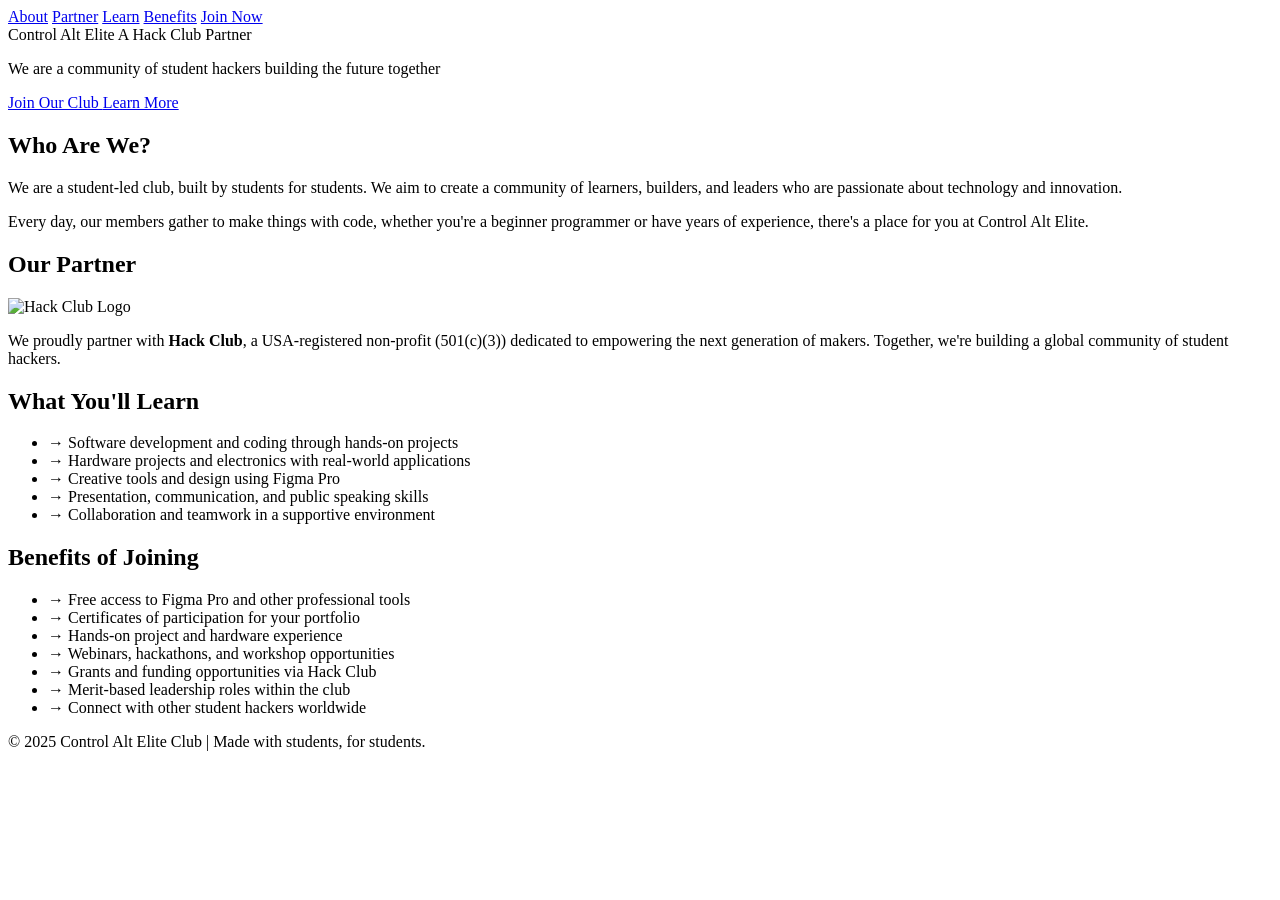
==== index.html @ b0e2b874 "Add files via upload" ====
<!DOCTYPE html>
<html lang="en">
<head>
  <meta charset="UTF-8" />
  <meta name="viewport" content="width=device-width, initial-scale=1.0" />
  <title>Control Alt Elite - A Hack Club Partner</title>
  <link href="https://fonts.googleapis.com/css2?family=Inter:wght@400;500;600;700&family=Space+Grotesk:wght@500;700&display=swap" rel="stylesheet">
  <link rel="stylesheet" href="dist/output.css">
  <script src="https://unpkg.com/@lottiefiles/lottie-player@latest/dist/lottie-player.js"></script>
</head>
<body class="bg-gray-50 font-inter">
  <!-- Navigation -->
  <nav class="fixed top-0 left-0 right-0 bg-white/95 backdrop-blur-sm shadow-sm z-50">
    <div class="max-w-7xl mx-auto px-4 sm:px-6 lg:px-8">
      <div class="flex justify-end h-16 items-center">
        <div class="flex space-x-8">
          <a href="#about" class="nav-link">About</a>
          <a href="#partner" class="nav-link">Partner</a>
          <a href="#learn" class="nav-link">Learn</a>
          <a href="#benefits" class="nav-link">Benefits</a>
          <a href="https://forms.gle/S6sdnX4jwemkvkeF9" 
             class="inline-flex items-center px-4 py-2 border border-transparent text-sm font-medium rounded-md text-white bg-primary hover:bg-primary-dark transition-colors duration-300">
            Join Now
          </a>
        </div>
      </div>
    </div>
  </nav>

  <!-- Hero Section -->
  <section class="min-h-screen flex flex-col justify-center items-center text-center px-4 pt-20 pb-12 bg-gradient-to-br from-gray-900 to-gray-800 relative overflow-hidden">
    <div class="absolute inset-0 bg-[radial-gradient(circle_at_center,rgba(37,99,235,0.1),transparent_70%)] animate-[spin_20s_linear_infinite]"></div>
    
    <div class="relative z-10 space-y-8 max-w-4xl mx-auto">
      <div class="text-logo hero-logo animate-float">
        <span class="text-6xl font-space font-bold text-white">Control</span>
        <span class="text-6xl font-space font-bold text-primary">Alt</span>
        <span class="text-6xl font-space font-bold text-elite">Elite</span>
        <span class="text-xl text-white/90 mt-4 block">A Hack Club Partner</span>
      </div>
      
      <p class="text-xl text-white/90 max-w-2xl mx-auto">
        We are a community of student hackers building the future together
      </p>
      
      <div class="flex flex-col sm:flex-row gap-4 justify-center items-center">
        <a href="https://forms.gle/S6sdnX4jwemkvkeF9" 
           class="inline-flex items-center px-8 py-3 border border-transparent text-lg font-medium rounded-md text-white bg-primary hover:bg-primary-dark transition-all duration-300 hover:-translate-y-1 hover:shadow-lg">
          Join Our Club
        </a>
        <a href="#learn" 
           class="inline-flex items-center px-8 py-3 border border-white/20 text-lg font-medium rounded-md text-white hover:bg-white/10 transition-all duration-300">
          Learn More
        </a>
      </div>
    </div>
  </section>

  <!-- Content Sections -->
  <div class="max-w-7xl mx-auto px-4 sm:px-6 lg:px-8 py-16 space-y-8">
    <div id="about" class="section-card">
      <h2 class="section-title">Who Are We?</h2>
      <div class="prose prose-lg">
        <p>We are a student-led club, built by students for students. We aim to create a community of learners, builders, and leaders who are passionate about technology and innovation.</p>
        <p>Every day, our members gather to make things with code, whether you're a beginner programmer or have years of experience, there's a place for you at Control Alt Elite.</p>
      </div>
    </div>

    <div id="partner" class="section-card">
      <h2 class="section-title">Our Partner</h2>
      <div class="flex items-center gap-6 p-6 bg-gray-50 rounded-lg">
        <img src="https://assets.hackclub.com/icon-rounded.png" alt="Hack Club Logo" class="h-16 w-16 transition-transform duration-300 hover:scale-110" />
        <p class="text-gray-700">
          We proudly partner with <strong>Hack Club</strong>, a USA-registered non-profit (501(c)(3)) dedicated to empowering the next generation of makers. Together, we're building a global community of student hackers.
        </p>
      </div>
    </div>

    <div id="learn" class="section-card">
      <h2 class="section-title">What You'll Learn</h2>
      <ul class="space-y-4">
        <li class="flex items-start gap-3 group">
          <span class="text-primary group-hover:translate-x-1 transition-transform">→</span>
          <span>Software development and coding through hands-on projects</span>
        </li>
        <li class="flex items-start gap-3 group">
          <span class="text-primary group-hover:translate-x-1 transition-transform">→</span>
          <span>Hardware projects and electronics with real-world applications</span>
        </li>
        <li class="flex items-start gap-3 group">
          <span class="text-primary group-hover:translate-x-1 transition-transform">→</span>
          <span>Creative tools and design using Figma Pro</span>
        </li>
        <li class="flex items-start gap-3 group">
          <span class="text-primary group-hover:translate-x-1 transition-transform">→</span>
          <span>Presentation, communication, and public speaking skills</span>
        </li>
        <li class="flex items-start gap-3 group">
          <span class="text-primary group-hover:translate-x-1 transition-transform">→</span>
          <span>Collaboration and teamwork in a supportive environment</span>
        </li>
      </ul>
    </div>

    <div id="benefits" class="section-card">
      <h2 class="section-title">Benefits of Joining</h2>
      <ul class="space-y-4">
        <li class="flex items-start gap-3 group">
          <span class="text-primary group-hover:translate-x-1 transition-transform">→</span>
          <span>Free access to Figma Pro and other professional tools</span>
        </li>
        <li class="flex items-start gap-3 group">
          <span class="text-primary group-hover:translate-x-1 transition-transform">→</span>
          <span>Certificates of participation for your portfolio</span>
        </li>
        <li class="flex items-start gap-3 group">
          <span class="text-primary group-hover:translate-x-1 transition-transform">→</span>
          <span>Hands-on project and hardware experience</span>
        </li>
        <li class="flex items-start gap-3 group">
          <span class="text-primary group-hover:translate-x-1 transition-transform">→</span>
          <span>Webinars, hackathons, and workshop opportunities</span>
        </li>
        <li class="flex items-start gap-3 group">
          <span class="text-primary group-hover:translate-x-1 transition-transform">→</span>
          <span>Grants and funding opportunities via Hack Club</span>
        </li>
        <li class="flex items-start gap-3 group">
          <span class="text-primary group-hover:translate-x-1 transition-transform">→</span>
          <span>Merit-based leadership roles within the club</span>
        </li>
        <li class="flex items-start gap-3 group">
          <span class="text-primary group-hover:translate-x-1 transition-transform">→</span>
          <span>Connect with other student hackers worldwide</span>
        </li>
      </ul>
    </div>
  </div>

  <footer class="bg-white border-t border-gray-100">
    <div class="max-w-7xl mx-auto px-4 sm:px-6 lg:px-8 py-8">
      <div class="text-center text-gray-500">
        &copy; 2025 Control Alt Elite Club | Made with students, for students.
      </div>
    </div>
  </footer>

  <script src="script.js"></script>
</body>
</html>
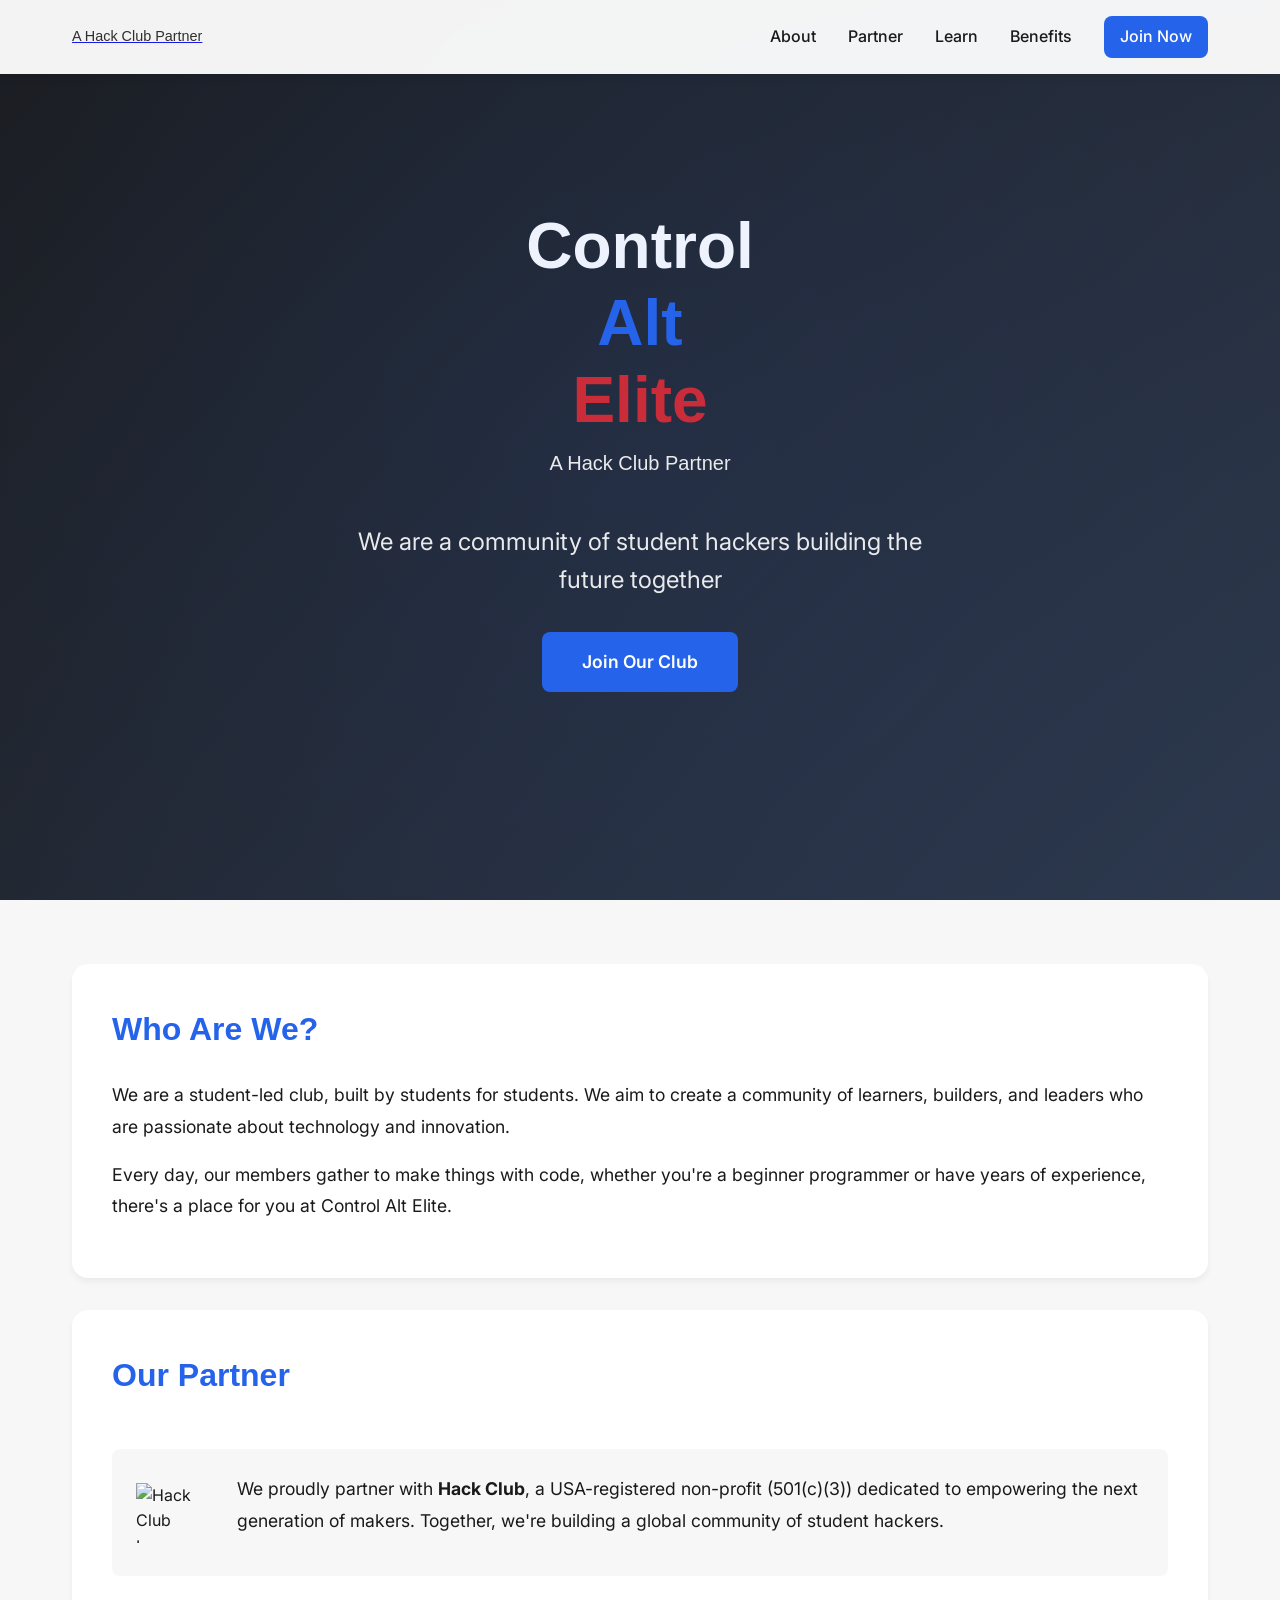
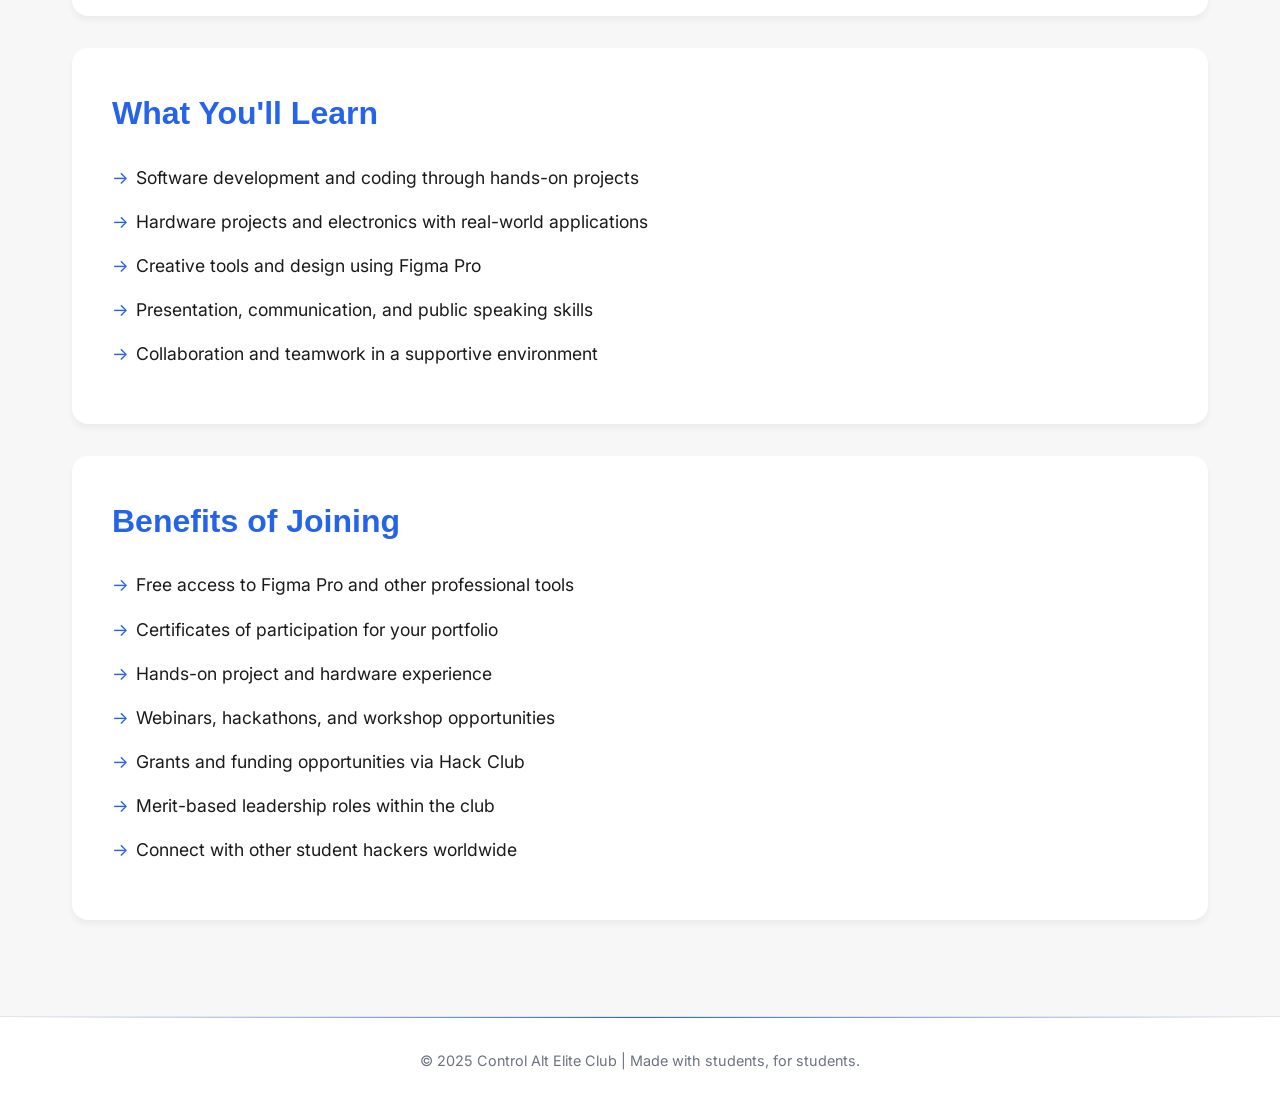
==== commit 451d71e9: "Add files via upload" ====
--- a/index.html
+++ b/index.html
@@ -5,144 +5,79 @@
   <meta name="viewport" content="width=device-width, initial-scale=1.0" />
   <title>Control Alt Elite - A Hack Club Partner</title>
   <link href="https://fonts.googleapis.com/css2?family=Inter:wght@400;500;600;700&family=Space+Grotesk:wght@500;700&display=swap" rel="stylesheet">
-  <link rel="stylesheet" href="dist/output.css">
-  <script src="https://unpkg.com/@lottiefiles/lottie-player@latest/dist/lottie-player.js"></script>
+  <link rel="stylesheet" href="styles.css">
 </head>
-<body class="bg-gray-50 font-inter">
-  <!-- Navigation -->
-  <nav class="fixed top-0 left-0 right-0 bg-white/95 backdrop-blur-sm shadow-sm z-50">
-    <div class="max-w-7xl mx-auto px-4 sm:px-6 lg:px-8">
-      <div class="flex justify-end h-16 items-center">
-        <div class="flex space-x-8">
-          <a href="#about" class="nav-link">About</a>
-          <a href="#partner" class="nav-link">Partner</a>
-          <a href="#learn" class="nav-link">Learn</a>
-          <a href="#benefits" class="nav-link">Benefits</a>
-          <a href="https://forms.gle/S6sdnX4jwemkvkeF9" 
-             class="inline-flex items-center px-4 py-2 border border-transparent text-sm font-medium rounded-md text-white bg-primary hover:bg-primary-dark transition-colors duration-300">
-            Join Now
-          </a>
+<body>
+  <nav class="nav">
+    <div class="nav-content">
+      <a href="#" class="nav-logo">
+        <div class="text-logo">
+          <span class="partner">A Hack Club Partner</span>
         </div>
+      </a>
+      <div class="nav-links">
+        <a href="#about">About</a>
+        <a href="#partner">Partner</a>
+        <a href="#learn">Learn</a>
+        <a href="#benefits">Benefits</a>
+        <a href="https://forms.gle/S6sdnX4jwemkvkeF9" class="nav-join">Join Now</a>
       </div>
     </div>
   </nav>
 
-  <!-- Hero Section -->
-  <section class="min-h-screen flex flex-col justify-center items-center text-center px-4 pt-20 pb-12 bg-gradient-to-br from-gray-900 to-gray-800 relative overflow-hidden">
-    <div class="absolute inset-0 bg-[radial-gradient(circle_at_center,rgba(37,99,235,0.1),transparent_70%)] animate-[spin_20s_linear_infinite]"></div>
+  <section class="hero">
+    <div class="text-logo hero-logo">
+      <span class="control">Control</span>
+      <span class="alt">Alt</span>
+      <span class="elite">Elite</span>
+      <span class="partner">A Hack Club Partner</span>
+    </div>
+    <p>We are a community of student hackers building the future together</p>
+    <a href="https://forms.gle/S6sdnX4jwemkvkeF9" class="join-button">Join Our Club</a>
+  </section>
+  
+  <div class="content">
+    <div id="about" class="section">
+      <h2>Who Are We?</h2>
+      <p>We are a student-led club, built by students for students. We aim to create a community of learners, builders, and leaders who are passionate about technology and innovation.</p>
+      <p>Every day, our members gather to make things with code, whether you're a beginner programmer or have years of experience, there's a place for you at Control Alt Elite.</p>
+    </div>
     
-    <div class="relative z-10 space-y-8 max-w-4xl mx-auto">
-      <div class="text-logo hero-logo animate-float">
-        <span class="text-6xl font-space font-bold text-white">Control</span>
-        <span class="text-6xl font-space font-bold text-primary">Alt</span>
-        <span class="text-6xl font-space font-bold text-elite">Elite</span>
-        <span class="text-xl text-white/90 mt-4 block">A Hack Club Partner</span>
-      </div>
-      
-      <p class="text-xl text-white/90 max-w-2xl mx-auto">
-        We are a community of student hackers building the future together
-      </p>
-      
-      <div class="flex flex-col sm:flex-row gap-4 justify-center items-center">
-        <a href="https://forms.gle/S6sdnX4jwemkvkeF9" 
-           class="inline-flex items-center px-8 py-3 border border-transparent text-lg font-medium rounded-md text-white bg-primary hover:bg-primary-dark transition-all duration-300 hover:-translate-y-1 hover:shadow-lg">
-          Join Our Club
-        </a>
-        <a href="#learn" 
-           class="inline-flex items-center px-8 py-3 border border-white/20 text-lg font-medium rounded-md text-white hover:bg-white/10 transition-all duration-300">
-          Learn More
-        </a>
+    <div id="partner" class="section">
+      <h2>Our Partner</h2>
+      <div class="partner-logo">
+        <img src="https://assets.hackclub.com/icon-rounded.png" alt="Hack Club Logo" />
+        <p>We proudly partner with <strong>Hack Club</strong>, a USA-registered non-profit (501(c)(3)) dedicated to empowering the next generation of makers. Together, we're building a global community of student hackers.</p>
       </div>
     </div>
-  </section>
-
-  <!-- Content Sections -->
-  <div class="max-w-7xl mx-auto px-4 sm:px-6 lg:px-8 py-16 space-y-8">
-    <div id="about" class="section-card">
-      <h2 class="section-title">Who Are We?</h2>
-      <div class="prose prose-lg">
-        <p>We are a student-led club, built by students for students. We aim to create a community of learners, builders, and leaders who are passionate about technology and innovation.</p>
-        <p>Every day, our members gather to make things with code, whether you're a beginner programmer or have years of experience, there's a place for you at Control Alt Elite.</p>
-      </div>
-    </div>
-
-    <div id="partner" class="section-card">
-      <h2 class="section-title">Our Partner</h2>
-      <div class="flex items-center gap-6 p-6 bg-gray-50 rounded-lg">
-        <img src="https://assets.hackclub.com/icon-rounded.png" alt="Hack Club Logo" class="h-16 w-16 transition-transform duration-300 hover:scale-110" />
-        <p class="text-gray-700">
-          We proudly partner with <strong>Hack Club</strong>, a USA-registered non-profit (501(c)(3)) dedicated to empowering the next generation of makers. Together, we're building a global community of student hackers.
-        </p>
-      </div>
-    </div>
-
-    <div id="learn" class="section-card">
-      <h2 class="section-title">What You'll Learn</h2>
-      <ul class="space-y-4">
-        <li class="flex items-start gap-3 group">
-          <span class="text-primary group-hover:translate-x-1 transition-transform">→</span>
-          <span>Software development and coding through hands-on projects</span>
-        </li>
-        <li class="flex items-start gap-3 group">
-          <span class="text-primary group-hover:translate-x-1 transition-transform">→</span>
-          <span>Hardware projects and electronics with real-world applications</span>
-        </li>
-        <li class="flex items-start gap-3 group">
-          <span class="text-primary group-hover:translate-x-1 transition-transform">→</span>
-          <span>Creative tools and design using Figma Pro</span>
-        </li>
-        <li class="flex items-start gap-3 group">
-          <span class="text-primary group-hover:translate-x-1 transition-transform">→</span>
-          <span>Presentation, communication, and public speaking skills</span>
-        </li>
-        <li class="flex items-start gap-3 group">
-          <span class="text-primary group-hover:translate-x-1 transition-transform">→</span>
-          <span>Collaboration and teamwork in a supportive environment</span>
-        </li>
+    
+    <div id="learn" class="section">
+      <h2>What You'll Learn</h2>
+      <ul>
+        <li>Software development and coding through hands-on projects</li>
+        <li>Hardware projects and electronics with real-world applications</li>
+        <li>Creative tools and design using Figma Pro</li>
+        <li>Presentation, communication, and public speaking skills</li>
+        <li>Collaboration and teamwork in a supportive environment</li>
       </ul>
     </div>
-
-    <div id="benefits" class="section-card">
-      <h2 class="section-title">Benefits of Joining</h2>
-      <ul class="space-y-4">
-        <li class="flex items-start gap-3 group">
-          <span class="text-primary group-hover:translate-x-1 transition-transform">→</span>
-          <span>Free access to Figma Pro and other professional tools</span>
-        </li>
-        <li class="flex items-start gap-3 group">
-          <span class="text-primary group-hover:translate-x-1 transition-transform">→</span>
-          <span>Certificates of participation for your portfolio</span>
-        </li>
-        <li class="flex items-start gap-3 group">
-          <span class="text-primary group-hover:translate-x-1 transition-transform">→</span>
-          <span>Hands-on project and hardware experience</span>
-        </li>
-        <li class="flex items-start gap-3 group">
-          <span class="text-primary group-hover:translate-x-1 transition-transform">→</span>
-          <span>Webinars, hackathons, and workshop opportunities</span>
-        </li>
-        <li class="flex items-start gap-3 group">
-          <span class="text-primary group-hover:translate-x-1 transition-transform">→</span>
-          <span>Grants and funding opportunities via Hack Club</span>
-        </li>
-        <li class="flex items-start gap-3 group">
-          <span class="text-primary group-hover:translate-x-1 transition-transform">→</span>
-          <span>Merit-based leadership roles within the club</span>
-        </li>
-        <li class="flex items-start gap-3 group">
-          <span class="text-primary group-hover:translate-x-1 transition-transform">→</span>
-          <span>Connect with other student hackers worldwide</span>
-        </li>
+    
+    <div id="benefits" class="section">
+      <h2>Benefits of Joining</h2>
+      <ul>
+        <li>Free access to Figma Pro and other professional tools</li>
+        <li>Certificates of participation for your portfolio</li>
+        <li>Hands-on project and hardware experience</li>
+        <li>Webinars, hackathons, and workshop opportunities</li>
+        <li>Grants and funding opportunities via Hack Club</li>
+        <li>Merit-based leadership roles within the club</li>
+        <li>Connect with other student hackers worldwide</li>
       </ul>
     </div>
   </div>
-
-  <footer class="bg-white border-t border-gray-100">
-    <div class="max-w-7xl mx-auto px-4 sm:px-6 lg:px-8 py-8">
-      <div class="text-center text-gray-500">
-        &copy; 2025 Control Alt Elite Club | Made with students, for students.
-      </div>
-    </div>
+  
+  <footer>
+    &copy; 2025 Control Alt Elite Club | Made with students, for students.
   </footer>
 
   <script src="script.js"></script>
--- a/styles.css
+++ b/styles.css
@@ -0,0 +1,478 @@
+:root {
+  --primary: #2563eb;
+  --primary-dark: #1d4ed8;
+  --secondary: #3b82f6;
+  --dark: #1a1a1a;
+  --light: #ffffff;
+  --gray: #6b7280;
+  --background: #f7f7f7;
+  --gradient-start: #1a1a1a;
+  --gradient-end: #2d3748;
+}
+
+* {
+  margin: 0;
+  padding: 0;
+  box-sizing: border-box;
+}
+
+@keyframes float {
+  0% { transform: translateY(0px); }
+  50% { transform: translateY(-10px); }
+  100% { transform: translateY(0px); }
+}
+
+@keyframes fadeIn {
+  from { opacity: 0; transform: translateY(20px); }
+  to { opacity: 1; transform: translateY(0); }
+}
+
+body {
+  background-color: var(--background);
+  color: var(--dark);
+  line-height: 1.6;
+  font-family: 'Inter', sans-serif;
+  overflow-x: hidden;
+}
+
+.hero {
+  min-height: 100vh;
+  display: flex;
+  flex-direction: column;
+  justify-content: center;
+  align-items: center;
+  text-align: center;
+  padding: 2rem;
+  background: linear-gradient(135deg, var(--gradient-start) 0%, var(--gradient-end) 100%);
+  position: relative;
+  color: var(--light);
+  overflow: hidden;
+}
+
+.hero::before {
+  content: '';
+  position: absolute;
+  width: 200%;
+  height: 200%;
+  background: radial-gradient(circle, rgba(37, 99, 235, 0.1) 0%, transparent 70%);
+  animation: rotate 20s linear infinite;
+}
+
+.logo {
+  max-width: 200px;
+  margin-bottom: 2rem;
+  position: relative;
+  z-index: 1;
+  transition: transform 0.3s ease;
+  animation: float 6s ease-in-out infinite;
+}
+
+.logo:hover {
+  transform: scale(1.05) rotate(5deg);
+}
+
+.hero h1 {
+  font-family: 'Space Grotesk', sans-serif;
+  font-size: 4.5rem;
+  font-weight: 700;
+  margin-bottom: 1rem;
+  color: var(--light);
+  position: relative;
+  z-index: 1;
+  text-shadow: 0 2px 10px rgba(0, 0, 0, 0.2);
+  animation: fadeIn 1s ease-out;
+}
+
+.hero p {
+  font-size: 1.5rem;
+  color: var(--light);
+  max-width: 600px;
+  margin: 0 auto 2rem;
+  position: relative;
+  z-index: 1;
+  opacity: 0.9;
+  animation: fadeIn 1s ease-out 0.2s backwards;
+}
+
+.content {
+  max-width: 1200px;
+  margin: 0 auto;
+  padding: 4rem 2rem;
+  animation: fadeIn 1s ease-out 0.4s backwards;
+}
+
+.section {
+  background: var(--light);
+  padding: 2.5rem;
+  margin-bottom: 2rem;
+  border-radius: 1rem;
+  box-shadow: 0 4px 6px rgba(0, 0, 0, 0.05);
+  transition: all 0.3s ease;
+  position: relative;
+  overflow: hidden;
+}
+
+.section::before {
+  content: '';
+  position: absolute;
+  top: 0;
+  left: 0;
+  width: 100%;
+  height: 4px;
+  background: linear-gradient(90deg, var(--primary), var(--secondary));
+  opacity: 0;
+  transition: opacity 0.3s ease;
+}
+
+.section:hover {
+  transform: translateY(-5px);
+  box-shadow: 0 10px 30px rgba(0, 0, 0, 0.1);
+}
+
+.section:hover::before {
+  opacity: 1;
+}
+
+.section h2 {
+  color: var(--primary);
+  margin-bottom: 1.5rem;
+  font-family: 'Space Grotesk', sans-serif;
+  font-size: 2rem;
+  position: relative;
+  display: inline-block;
+}
+
+.section h2::after {
+  content: '';
+  position: absolute;
+  bottom: -5px;
+  left: 0;
+  width: 0;
+  height: 2px;
+  background: var(--primary);
+  transition: width 0.3s ease;
+}
+
+.section:hover h2::after {
+  width: 100%;
+}
+
+.section p {
+  font-size: 1.1rem;
+  color: var(--dark);
+  margin-bottom: 1rem;
+  line-height: 1.8;
+}
+
+.section ul {
+  list-style: none;
+}
+
+.section ul li {
+  margin-bottom: 1rem;
+  padding-left: 1.5rem;
+  position: relative;
+  font-size: 1.1rem;
+  transition: transform 0.3s ease;
+}
+
+.section ul li:hover {
+  transform: translateX(5px);
+}
+
+.section ul li::before {
+  content: '→';
+  position: absolute;
+  left: 0;
+  color: var(--primary);
+  transition: transform 0.3s ease;
+}
+
+.section ul li:hover::before {
+  transform: translateX(5px);
+}
+
+.partner-logo {
+  display: flex;
+  align-items: center;
+  gap: 1.5rem;
+  margin-top: 1.5rem;
+  padding: 1.5rem;
+  background: var(--background);
+  border-radius: 0.5rem;
+  transition: all 0.3s ease;
+}
+
+.partner-logo:hover {
+  transform: translateY(-3px);
+  box-shadow: 0 5px 15px rgba(0, 0, 0, 0.1);
+}
+
+.partner-logo img {
+  max-height: 60px;
+  transition: transform 0.3s ease;
+}
+
+.partner-logo:hover img {
+  transform: scale(1.1) rotate(5deg);
+}
+
+.partner-logo p {
+  font-size: 1.1rem;
+  color: var(--dark);
+}
+
+.join-button {
+  display: inline-block;
+  padding: 1rem 2.5rem;
+  background: var(--primary);
+  color: white;
+  text-decoration: none;
+  border-radius: 0.5rem;
+  font-weight: 600;
+  font-size: 1.1rem;
+  transition: all 0.3s ease;
+  position: relative;
+  z-index: 1;
+  overflow: hidden;
+}
+
+.join-button::before {
+  content: '';
+  position: absolute;
+  top: 0;
+  left: -100%;
+  width: 100%;
+  height: 100%;
+  background: linear-gradient(
+    90deg,
+    transparent,
+    rgba(255, 255, 255, 0.2),
+    transparent
+  );
+  transition: 0.5s;
+}
+
+.join-button:hover {
+  transform: translateY(-2px);
+  box-shadow: 0 5px 15px rgba(37, 99, 235, 0.4);
+  background: var(--primary-dark);
+}
+
+.join-button:hover::before {
+  left: 100%;
+}
+
+footer {
+  text-align: center;
+  padding: 2rem;
+  font-size: 0.9rem;
+  color: var(--gray);
+  background: var(--light);
+  border-top: 1px solid rgba(0, 0, 0, 0.1);
+  position: relative;
+}
+
+footer::before {
+  content: '';
+  position: absolute;
+  top: 0;
+  left: 0;
+  width: 100%;
+  height: 1px;
+  background: linear-gradient(90deg, transparent, var(--primary), transparent);
+}
+
+@media (max-width: 768px) {
+  .hero h1 {
+    font-size: 2.5rem;
+  }
+  
+  .hero p {
+    font-size: 1.25rem;
+  }
+  
+  .content {
+    padding: 2rem 1rem;
+  }
+  
+  .section {
+    padding: 1.5rem;
+  }
+  
+  .section h2 {
+    font-size: 1.75rem;
+  }
+}
+
+.nav {
+  position: fixed;
+  top: 0;
+  left: 0;
+  right: 0;
+  background: rgba(255, 255, 255, 0.95);
+  backdrop-filter: blur(10px);
+  z-index: 1000;
+  box-shadow: 0 2px 10px rgba(0, 0, 0, 0.1);
+  transition: transform 0.3s ease;
+}
+
+.nav.hidden {
+  transform: translateY(-100%);
+}
+
+.nav-content {
+  max-width: 1200px;
+  margin: 0 auto;
+  padding: 1rem 2rem;
+  display: flex;
+  justify-content: space-between;
+  align-items: center;
+}
+
+.nav-logo img {
+  height: 40px;
+  transition: transform 0.3s ease;
+}
+
+.nav-logo:hover img {
+  transform: scale(1.05);
+}
+
+.nav-links {
+  display: flex;
+  gap: 2rem;
+  align-items: center;
+}
+
+.nav-links a {
+  color: var(--dark);
+  text-decoration: none;
+  font-weight: 500;
+  transition: color 0.3s ease;
+  position: relative;
+}
+
+.nav-links a::after {
+  content: '';
+  position: absolute;
+  bottom: -5px;
+  left: 0;
+  width: 0;
+  height: 2px;
+  background: var(--primary);
+  transition: width 0.3s ease;
+}
+
+.nav-links a:hover {
+  color: var(--primary);
+}
+
+.nav-links a:hover::after {
+  width: 100%;
+}
+
+.nav-join {
+  background: var(--primary);
+  color: white !important;
+  padding: 0.5rem 1rem;
+  border-radius: 0.5rem;
+  transition: all 0.3s ease !important;
+}
+
+.nav-join:hover {
+  background: var(--primary-dark);
+  transform: translateY(-2px);
+  box-shadow: 0 5px 15px rgba(37, 99, 235, 0.4);
+}
+
+.nav-join::after {
+  display: none;
+}
+
+@media (max-width: 768px) {
+  .nav-content {
+    padding: 1rem;
+  }
+  
+  .nav-links {
+    display: none;
+  }
+}
+
+.text-logo {
+  display: flex;
+  flex-direction: column;
+  align-items: center;
+  font-family: 'Space Grotesk', sans-serif;
+  font-weight: 700;
+  line-height: 1.2;
+}
+
+.text-logo .control {
+  color: #ffffff;
+  font-size: 2.5rem;
+}
+
+.text-logo .alt {
+  color: #2563eb;
+  font-size: 2.5rem;
+}
+
+.text-logo .elite {
+  color: #dc2626;
+  font-size: 2.5rem;
+}
+
+.text-logo .partner {
+  color: #ffffff;
+  font-size: 1rem;
+  font-weight: 500;
+  margin-top: 0.5rem;
+  opacity: 0.9;
+}
+
+.hero-logo {
+  margin-bottom: 3rem;
+}
+
+.hero-logo .control {
+  font-size: 4rem;
+}
+
+.hero-logo .alt {
+  font-size: 4rem;
+}
+
+.hero-logo .elite {
+  font-size: 4rem;
+}
+
+.hero-logo .partner {
+  font-size: 1.25rem;
+  margin-top: 0.75rem;
+}
+
+.nav-logo .text-logo {
+  flex-direction: row;
+  align-items: center;
+}
+
+.nav-logo .text-logo .control {
+  font-size: 1.5rem;
+}
+
+.nav-logo .text-logo .alt {
+  font-size: 1.5rem;
+}
+
+.nav-logo .text-logo .elite {
+  font-size: 1.5rem;
+}
+
+.nav-logo .text-logo .partner {
+  font-size: 0.9rem;
+  margin: 0;
+  font-weight: 500;
+  color: var(--dark);
+} 
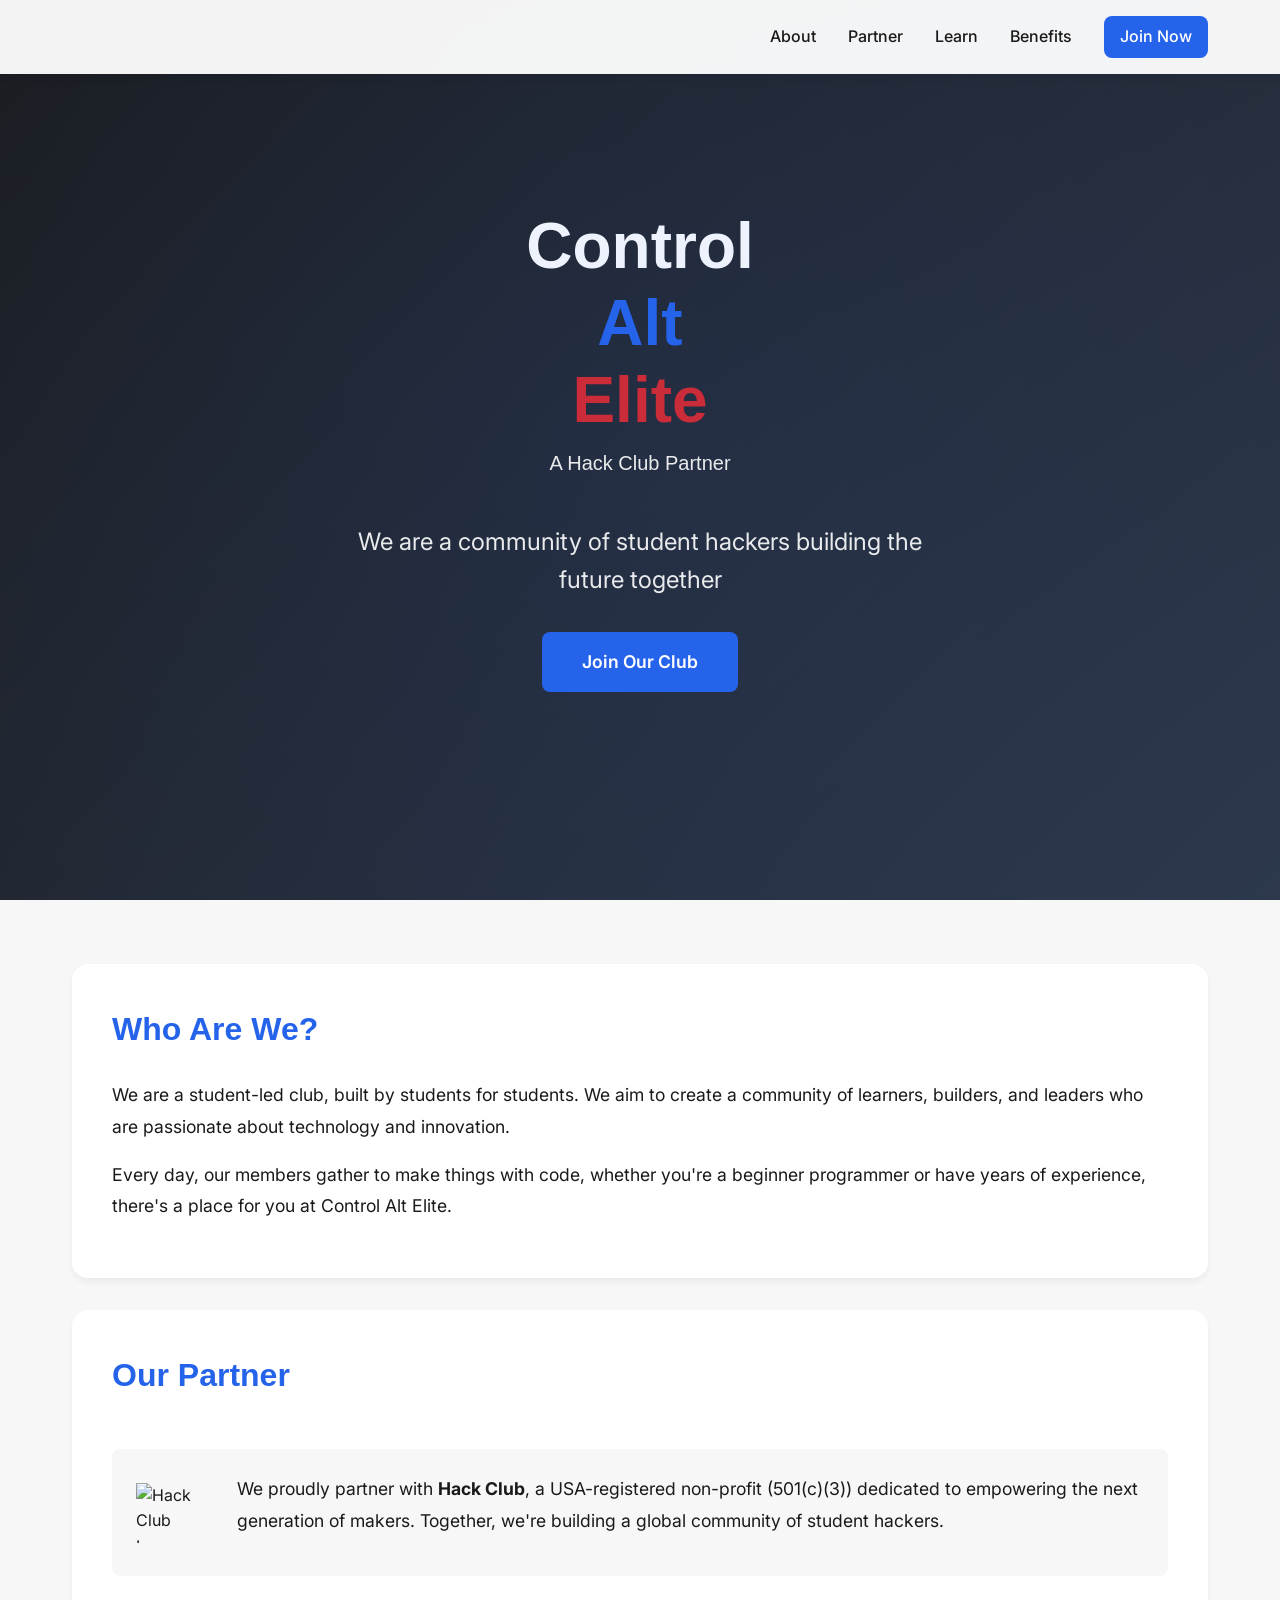
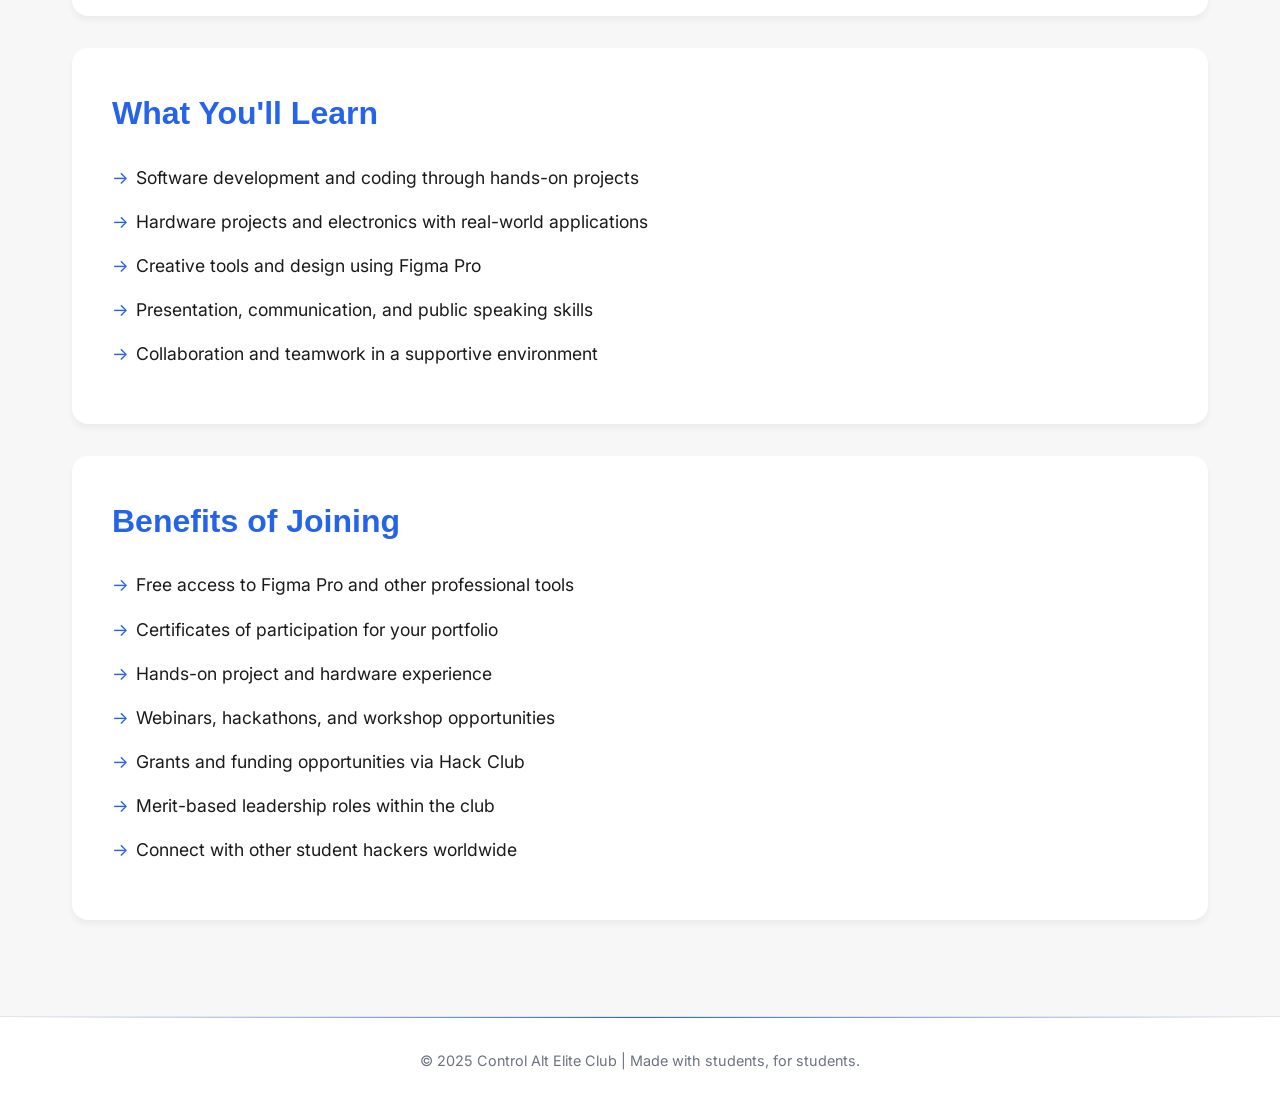
==== commit 9f56d81b: "Update index.html" ====
--- a/index.html
+++ b/index.html
@@ -12,7 +12,6 @@
     <div class="nav-content">
       <a href="#" class="nav-logo">
         <div class="text-logo">
-          <span class="partner">A Hack Club Partner</span>
         </div>
       </a>
       <div class="nav-links">
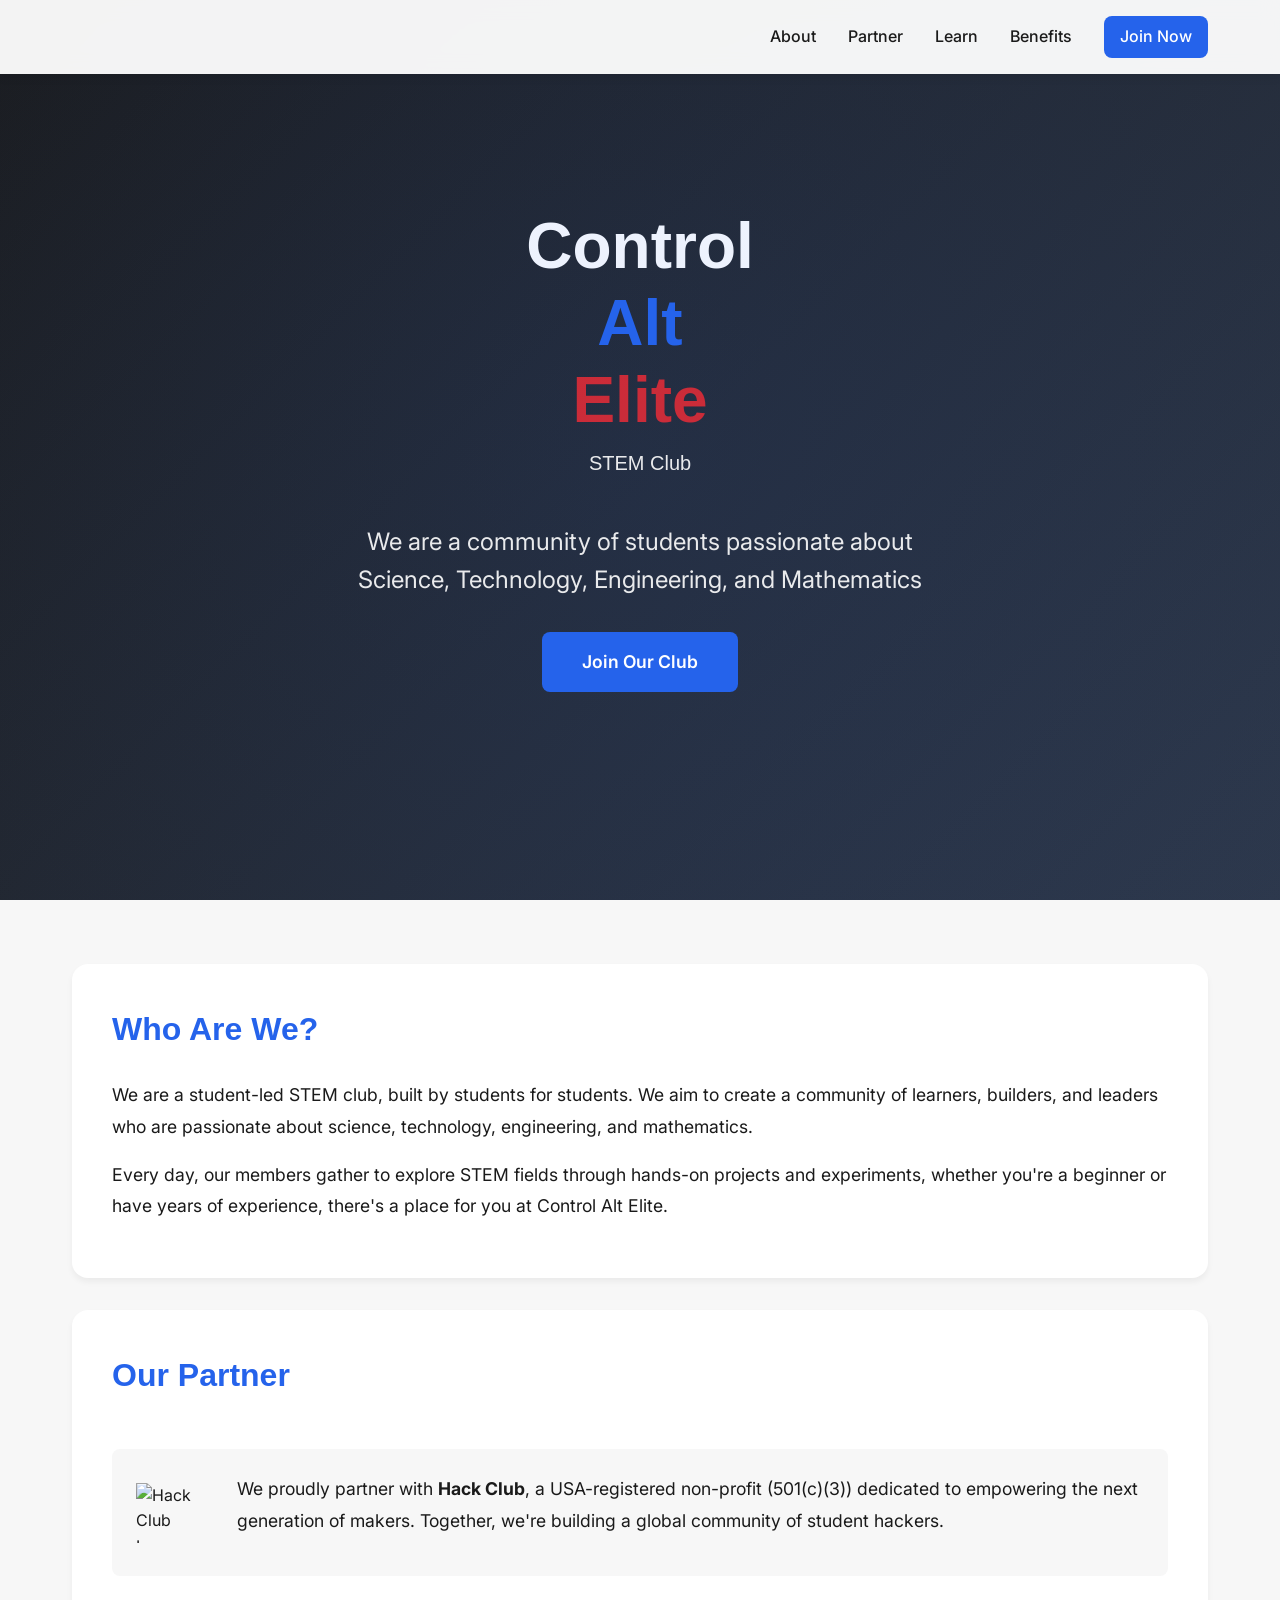
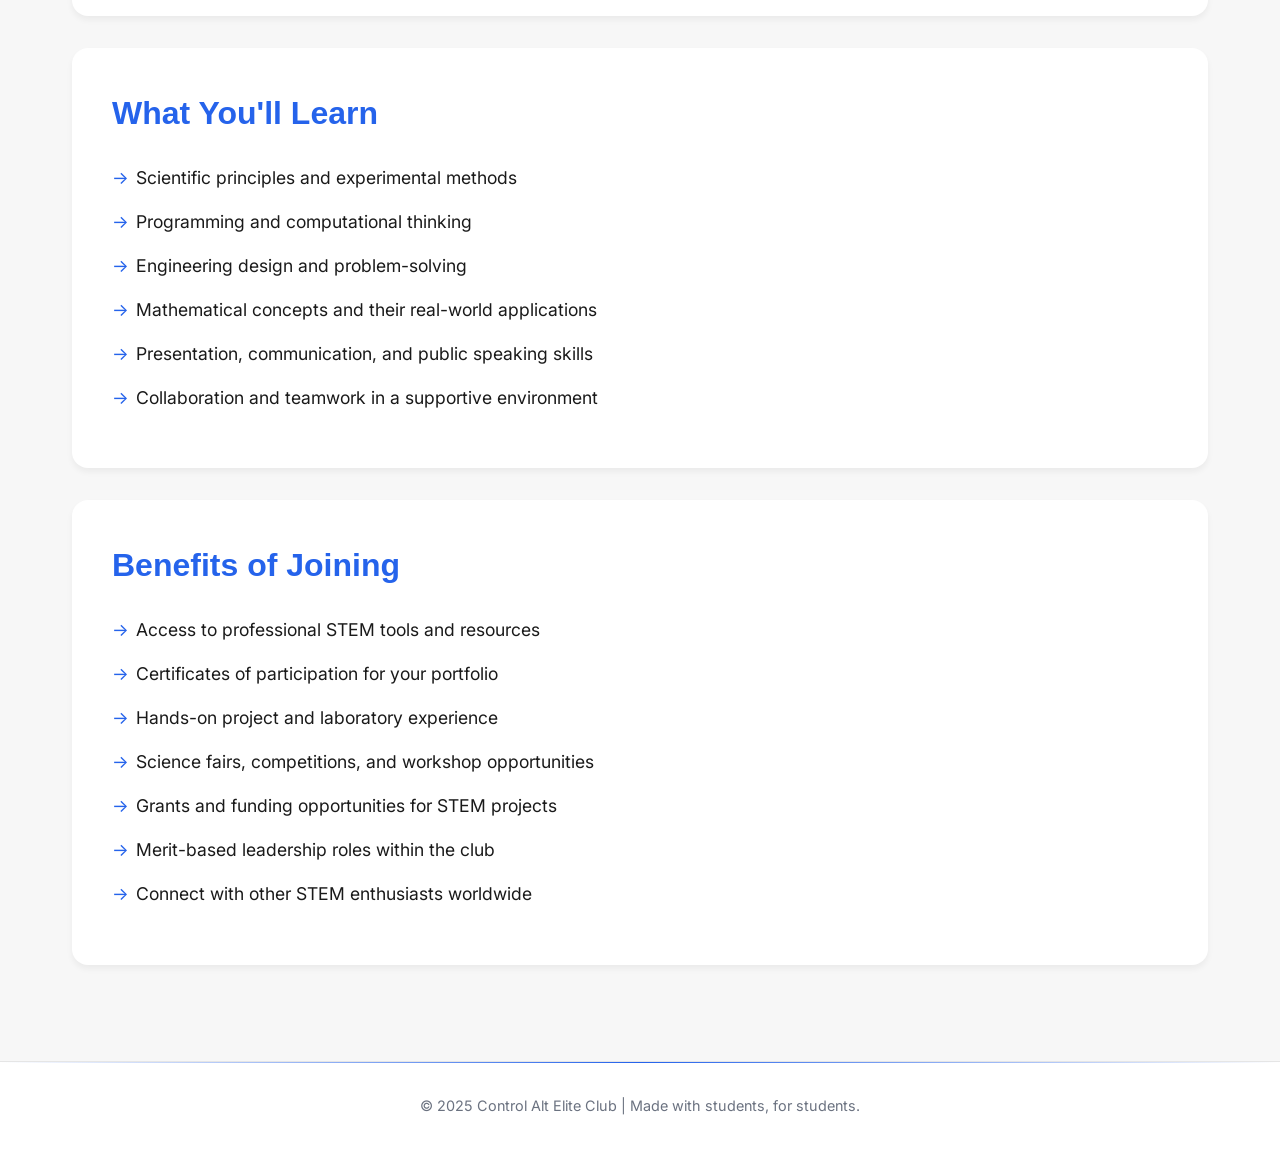
==== commit ccdf6db9: "Update index.html" ====
--- a/index.html
+++ b/index.html
@@ -29,17 +29,17 @@
       <span class="control">Control</span>
       <span class="alt">Alt</span>
       <span class="elite">Elite</span>
-      <span class="partner">A Hack Club Partner</span>
+      <span class="partner">STEM Club</span>
     </div>
-    <p>We are a community of student hackers building the future together</p>
+    <p>We are a community of students passionate about Science, Technology, Engineering, and Mathematics</p>
     <a href="https://forms.gle/S6sdnX4jwemkvkeF9" class="join-button">Join Our Club</a>
   </section>
   
   <div class="content">
     <div id="about" class="section">
       <h2>Who Are We?</h2>
-      <p>We are a student-led club, built by students for students. We aim to create a community of learners, builders, and leaders who are passionate about technology and innovation.</p>
-      <p>Every day, our members gather to make things with code, whether you're a beginner programmer or have years of experience, there's a place for you at Control Alt Elite.</p>
+      <p>We are a student-led STEM club, built by students for students. We aim to create a community of learners, builders, and leaders who are passionate about science, technology, engineering, and mathematics.</p>
+      <p>Every day, our members gather to explore STEM fields through hands-on projects and experiments, whether you're a beginner or have years of experience, there's a place for you at Control Alt Elite.</p>
     </div>
     
     <div id="partner" class="section">
@@ -53,9 +53,10 @@
     <div id="learn" class="section">
       <h2>What You'll Learn</h2>
       <ul>
-        <li>Software development and coding through hands-on projects</li>
-        <li>Hardware projects and electronics with real-world applications</li>
-        <li>Creative tools and design using Figma Pro</li>
+        <li>Scientific principles and experimental methods</li>
+        <li>Programming and computational thinking</li>
+        <li>Engineering design and problem-solving</li>
+        <li>Mathematical concepts and their real-world applications</li>
         <li>Presentation, communication, and public speaking skills</li>
         <li>Collaboration and teamwork in a supportive environment</li>
       </ul>
@@ -64,13 +65,13 @@
     <div id="benefits" class="section">
       <h2>Benefits of Joining</h2>
       <ul>
-        <li>Free access to Figma Pro and other professional tools</li>
+        <li>Access to professional STEM tools and resources</li>
         <li>Certificates of participation for your portfolio</li>
-        <li>Hands-on project and hardware experience</li>
-        <li>Webinars, hackathons, and workshop opportunities</li>
-        <li>Grants and funding opportunities via Hack Club</li>
+        <li>Hands-on project and laboratory experience</li>
+        <li>Science fairs, competitions, and workshop opportunities</li>
+        <li>Grants and funding opportunities for STEM projects</li>
         <li>Merit-based leadership roles within the club</li>
-        <li>Connect with other student hackers worldwide</li>
+        <li>Connect with other STEM enthusiasts worldwide</li>
       </ul>
     </div>
   </div>
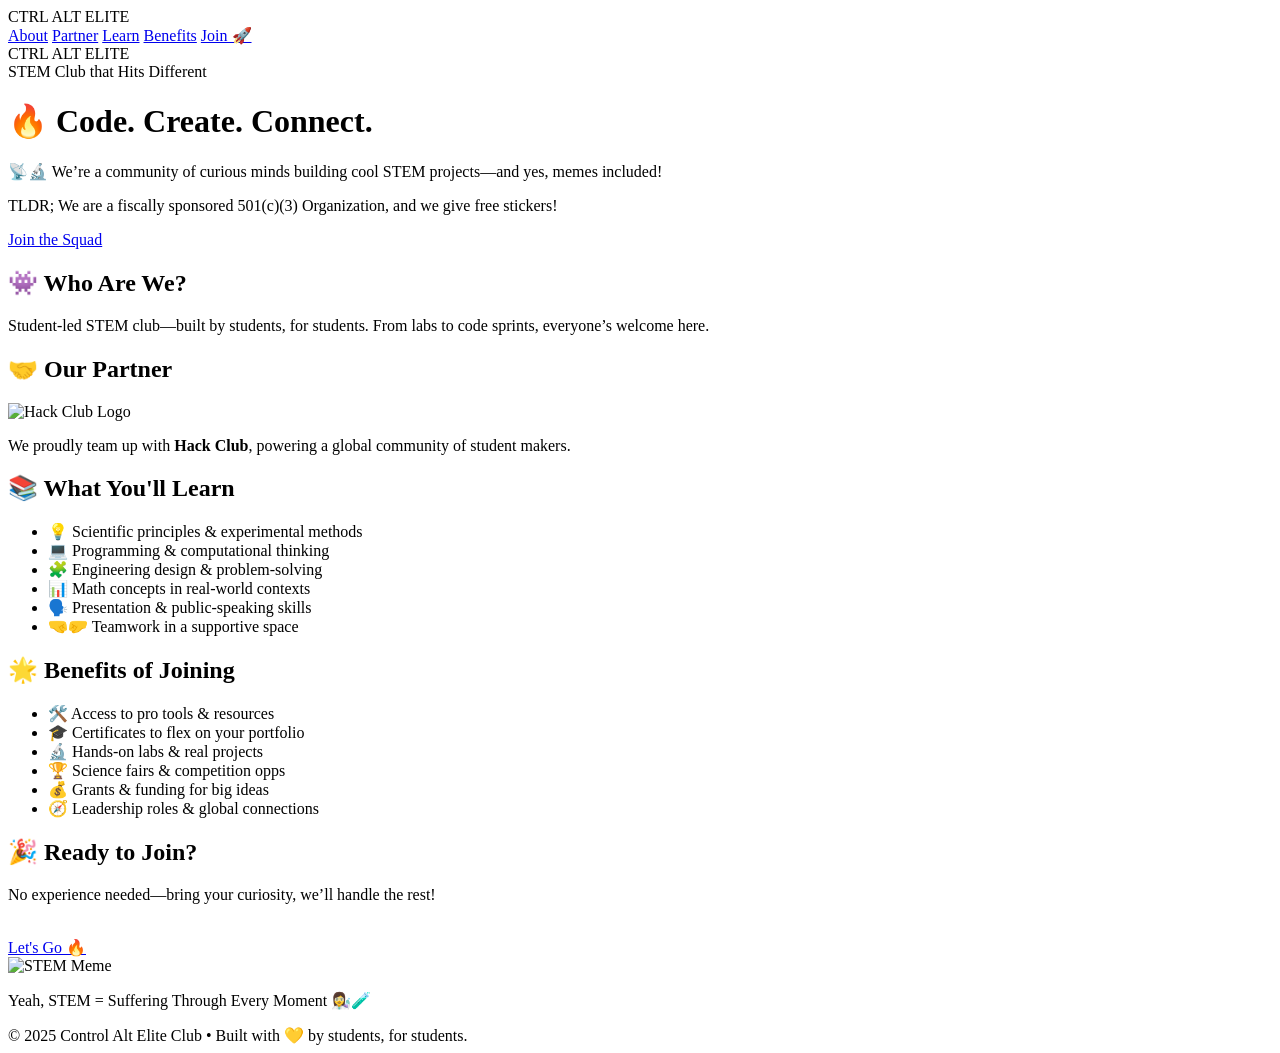
==== commit 96f4c953: "Update index.html" ====
--- a/index.html
+++ b/index.html
@@ -1,85 +1,97 @@
+
 <!DOCTYPE html>
 <html lang="en">
 <head>
   <meta charset="UTF-8" />
   <meta name="viewport" content="width=device-width, initial-scale=1.0" />
-  <title>Control Alt Elite - A Hack Club Partner</title>
-  <link href="https://fonts.googleapis.com/css2?family=Inter:wght@400;500;600;700&family=Space+Grotesk:wght@500;700&display=swap" rel="stylesheet">
-  <link rel="stylesheet" href="styles.css">
+  <title>Control Alt Elite – STEM Squad</title>
+  <link href="https://fonts.googleapis.com/css2?family=Inter:wght@400;600&family=Space+Grotesk:wght@700&display=swap" rel="stylesheet">
+  <link rel="stylesheet" href="style.css">
 </head>
 <body>
   <nav class="nav">
     <div class="nav-content">
-      <a href="#" class="nav-logo">
-        <div class="text-logo">
-        </div>
-      </a>
+      <div class="nav-logo">
+        <span class="control">CTRL</span>
+        <span class="alt">ALT</span>
+        <span class="elite">ELITE</span>
+      </div>
       <div class="nav-links">
         <a href="#about">About</a>
         <a href="#partner">Partner</a>
         <a href="#learn">Learn</a>
         <a href="#benefits">Benefits</a>
-        <a href="https://forms.gle/S6sdnX4jwemkvkeF9" class="nav-join">Join Now</a>
+        <a href="#join" class="nav-join">Join 🚀</a>
       </div>
     </div>
   </nav>
 
-  <section class="hero">
-    <div class="text-logo hero-logo">
-      <span class="control">Control</span>
-      <span class="alt">Alt</span>
-      <span class="elite">Elite</span>
-      <span class="partner">STEM Club</span>
+  <header class="hero">
+    <div class="hero-logo">
+      <span class="control">CTRL</span>
+      <span class="alt">ALT</span>
+      <span class="elite">ELITE</span>
+      <div class="partner-tag">STEM Club that Hits Different</div>
     </div>
-    <p>We are a community of students passionate about Science, Technology, Engineering, and Mathematics</p>
-    <a href="https://forms.gle/S6sdnX4jwemkvkeF9" class="join-button">Join Our Club</a>
-  </section>
-  
-  <div class="content">
-    <div id="about" class="section">
-      <h2>Who Are We?</h2>
-      <p>We are a student-led STEM club, built by students for students. We aim to create a community of learners, builders, and leaders who are passionate about science, technology, engineering, and mathematics.</p>
-      <p>Every day, our members gather to explore STEM fields through hands-on projects and experiments, whether you're a beginner or have years of experience, there's a place for you at Control Alt Elite.</p>
-    </div>
-    
-    <div id="partner" class="section">
-      <h2>Our Partner</h2>
+    <h1>🔥 Code. Create. Connect.</h1>
+    <p>📡🔬 We’re a community of curious minds building cool STEM projects—and yes, memes included!</p>
+    <p>TLDR; We are a fiscally sponsored 501(c)(3) Organization, and we give free stickers!</p>
+    <a href="#join" class="join-button">Join the Squad</a>
+  </header>
+
+  <main class="content">
+    <section id="about" class="section">
+      <h2>👾 Who Are We?</h2>
+      <p>Student‑led STEM club—built by students, for students. From labs to code sprints, everyone’s welcome here.</p>
+    </section>
+
+    <section id="partner" class="section">
+      <h2>🤝 Our Partner</h2>
       <div class="partner-logo">
-        <img src="https://assets.hackclub.com/icon-rounded.png" alt="Hack Club Logo" />
-        <p>We proudly partner with <strong>Hack Club</strong>, a USA-registered non-profit (501(c)(3)) dedicated to empowering the next generation of makers. Together, we're building a global community of student hackers.</p>
+        <img src="https://assets.hackclub.com/icon-rounded.png" alt="Hack Club Logo">
+        <p>We proudly team up with <strong>Hack Club</strong>, powering a global community of student makers.</p>
       </div>
-    </div>
-    
-    <div id="learn" class="section">
-      <h2>What You'll Learn</h2>
+    </section>
+
+    <section id="learn" class="section">
+      <h2>📚 What You'll Learn</h2>
       <ul>
-        <li>Scientific principles and experimental methods</li>
-        <li>Programming and computational thinking</li>
-        <li>Engineering design and problem-solving</li>
-        <li>Mathematical concepts and their real-world applications</li>
-        <li>Presentation, communication, and public speaking skills</li>
-        <li>Collaboration and teamwork in a supportive environment</li>
+        <li>💡 Scientific principles & experimental methods</li>
+        <li>💻 Programming & computational thinking</li>
+        <li>🧩 Engineering design & problem-solving</li>
+        <li>📊 Math concepts in real‑world contexts</li>
+        <li>🗣️ Presentation & public-speaking skills</li>
+        <li>🤜🤛 Teamwork in a supportive space</li>
       </ul>
-    </div>
-    
-    <div id="benefits" class="section">
-      <h2>Benefits of Joining</h2>
+    </section>
+
+    <section id="benefits" class="section">
+      <h2>🌟 Benefits of Joining</h2>
       <ul>
-        <li>Access to professional STEM tools and resources</li>
-        <li>Certificates of participation for your portfolio</li>
-        <li>Hands-on project and laboratory experience</li>
-        <li>Science fairs, competitions, and workshop opportunities</li>
-        <li>Grants and funding opportunities for STEM projects</li>
-        <li>Merit-based leadership roles within the club</li>
-        <li>Connect with other STEM enthusiasts worldwide</li>
+        <li>🛠️ Access to pro tools & resources</li>
+        <li>🎓 Certificates to flex on your portfolio</li>
+        <li>🔬 Hands‑on labs & real projects</li>
+        <li>🏆 Science fairs & competition opps</li>
+        <li>💰 Grants & funding for big ideas</li>
+        <li>🧭 Leadership roles & global connections</li>
       </ul>
-    </div>
-  </div>
-  
+    </section>
+
+    <section id="join" class="section">
+      <h2>🎉 Ready to Join?</h2>
+      <p>No experience needed—bring your curiosity, we’ll handle the rest!</p>
+      <br>
+      <a href="https://forms.gle/S6sdnX4jwemkvkeF9" class="join-button">Let's Go 🔥</a>
+    </section>
+
+    <section class="memes">
+      <img src="https://i.imgflip.com/1bij.jpg" alt="STEM Meme" />
+      <p>Yeah, STEM = Suffering Through Every Moment 👩‍🔬🧪</p>
+    </section>
+  </main>
+
   <footer>
-    &copy; 2025 Control Alt Elite Club | Made with students, for students.
+    © 2025 Control Alt Elite Club • Built with 💛 by students, for students.
   </footer>
-
-  <script src="script.js"></script>
 </body>
 </html>
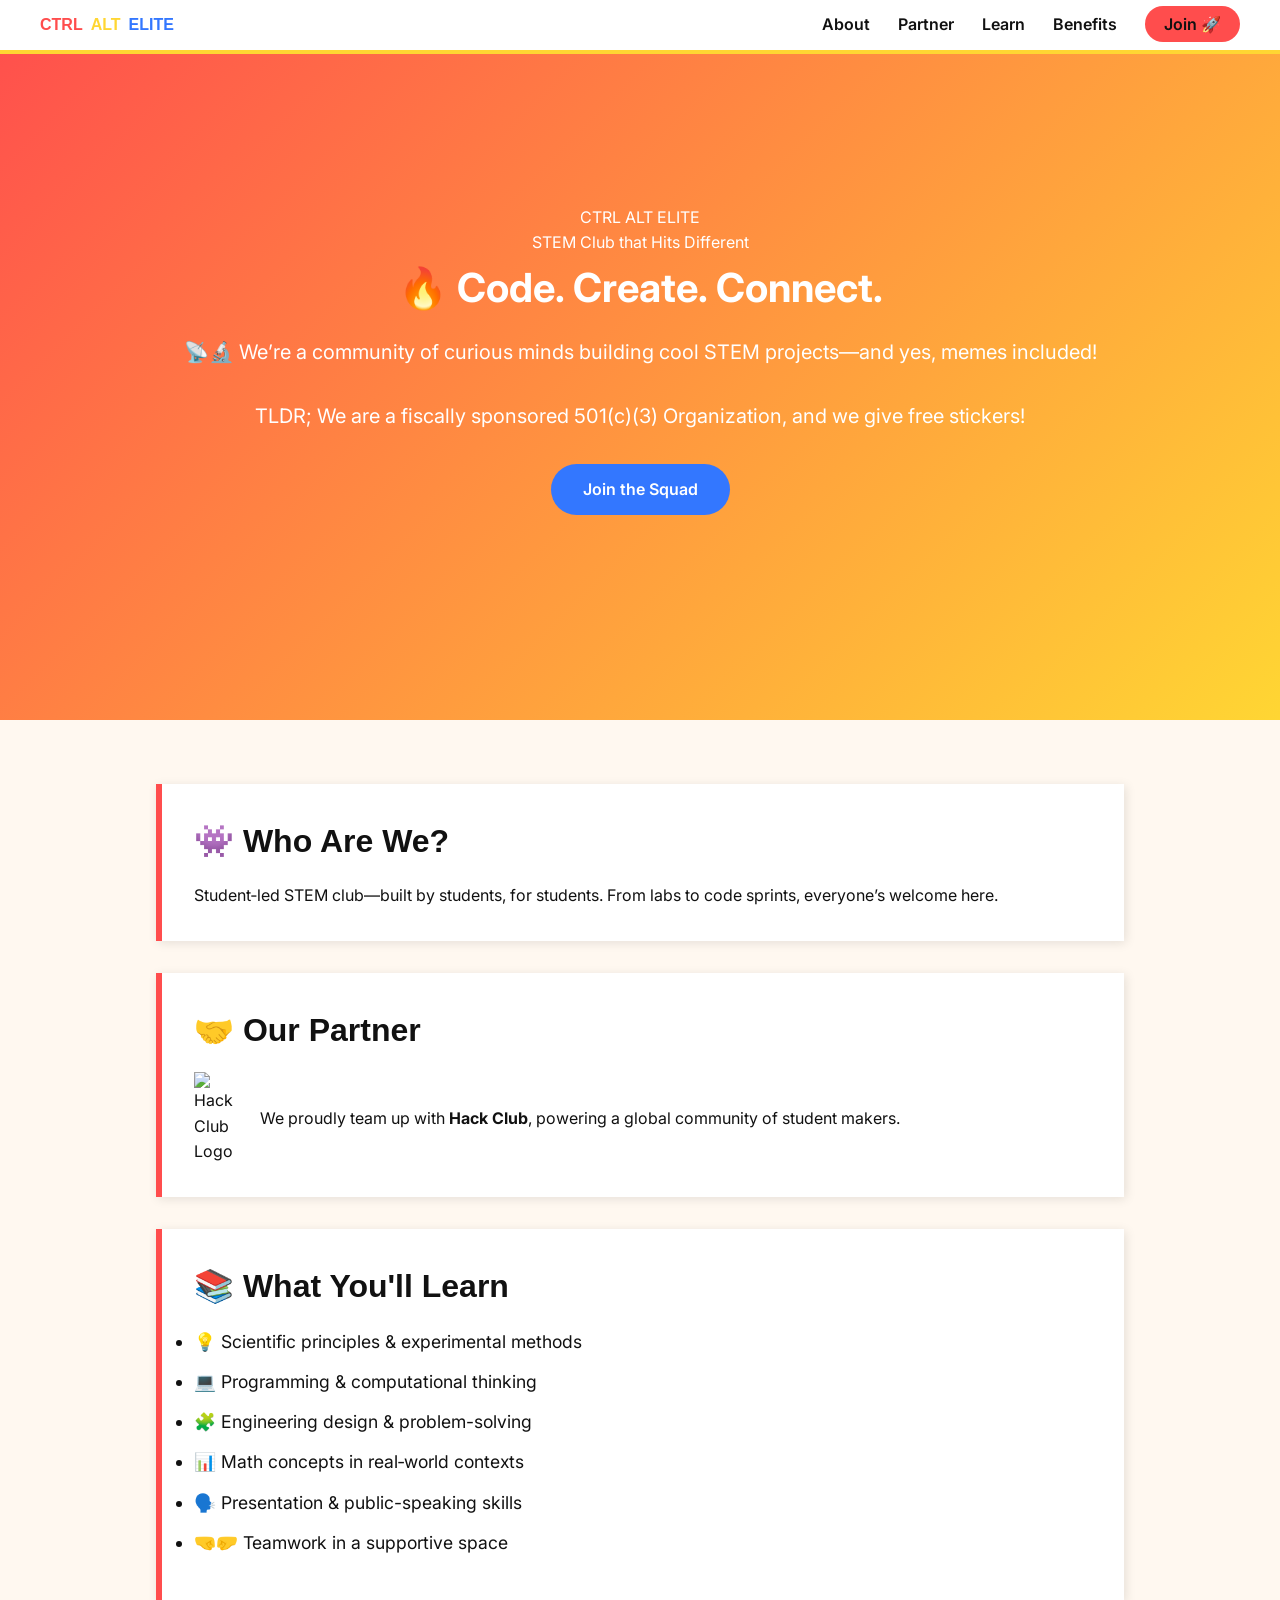
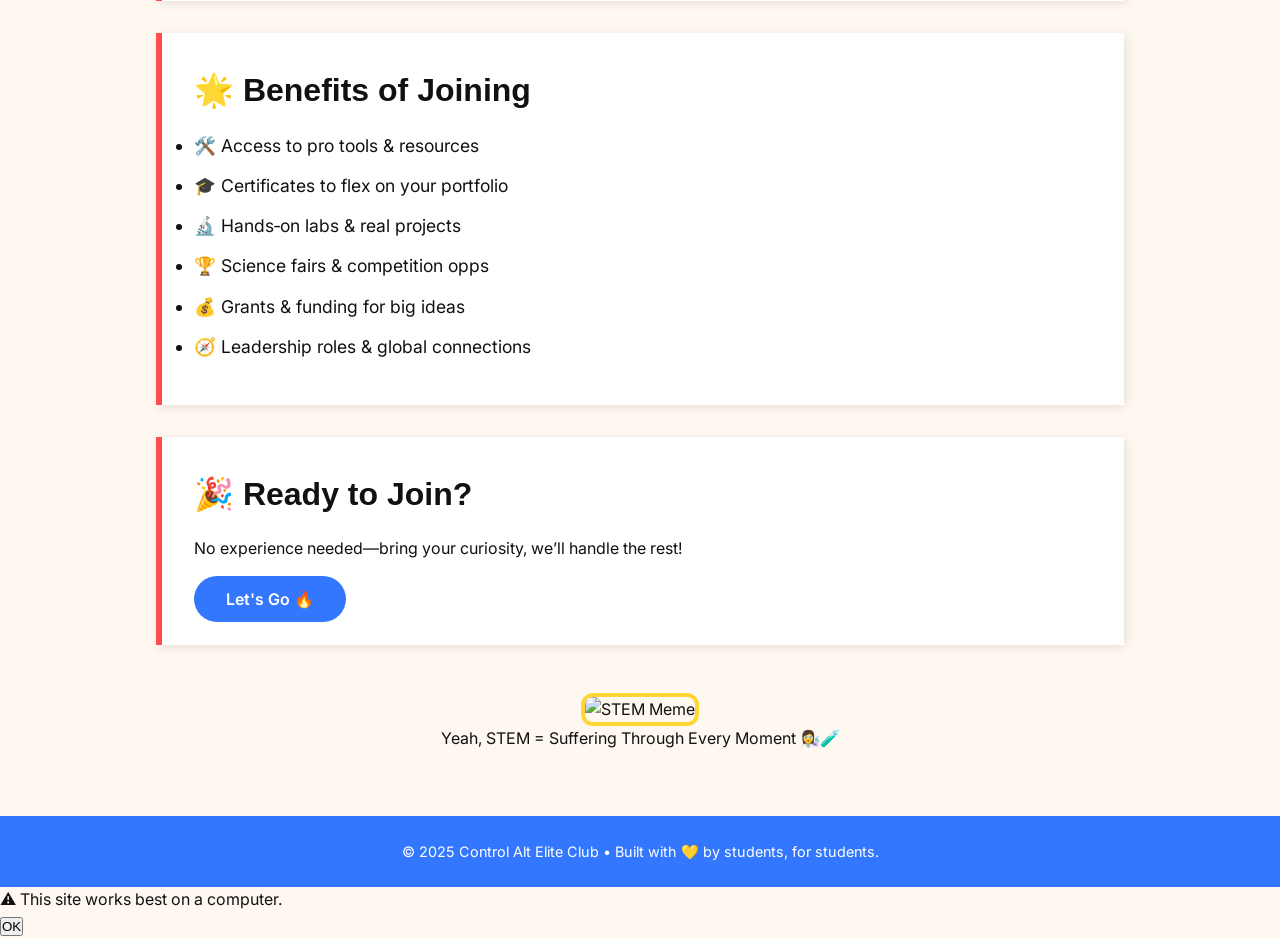
==== commit 93c6acf3: "Update index.html" ====
--- a/index.html
+++ b/index.html
@@ -1,4 +1,3 @@
-
 <!DOCTYPE html>
 <html lang="en">
 <head>
@@ -93,5 +92,26 @@
   <footer>
     © 2025 Control Alt Elite Club • Built with 💛 by students, for students.
   </footer>
+<div id="mobile-warning" class="popup hidden">
+  <div class="popup-content">
+    <p>⚠️ This site works best on a computer.</p>
+    <button onclick="closePopup()">OK</button>
+  </div>
+</div>
+<script>
+  function isMobileDevice() {
+    return /Mobi|Android|iPhone|iPad|iPod/i.test(navigator.userAgent);
+  }
+
+  function closePopup() {
+    document.getElementById('mobile-warning').classList.add('hidden');
+  }
+
+  window.onload = function () {
+    if (isMobileDevice()) {
+      document.getElementById('mobile-warning').classList.remove('hidden');
+    }
+  };
+</script>
 </body>
 </html>
--- a/style.css
+++ b/style.css
@@ -0,0 +1,249 @@
+
+:root {
+  --red: #ff4d4d;
+  --yellow: #ffd633;
+  --blue: #3377ff;
+  --black: #111111;
+  --white: #ffffff;
+  --bg: #fff8f0;
+  --gray: #555;
+}
+
+* {
+  margin: 0;
+  padding: 0;
+  box-sizing: border-box;
+}
+
+body {
+  font-family: 'Inter', sans-serif;
+  background-color: var(--bg);
+  color: var(--black);
+  line-height: 1.6;
+}
+
+.nav {
+  position: fixed;
+  width: 100%;
+  background: var(--white);
+  backdrop-filter: blur(6px);
+  z-index: 1000;
+  padding: 0.75rem;
+  border-bottom: 4px solid var(--yellow);
+}
+
+.nav-content {
+  max-width: 1200px;
+  margin: auto;
+  display: flex;
+  justify-content: space-between;
+  align-items: center;
+}
+
+.nav-logo {
+  display: flex;
+  gap: 0.5rem;
+  font-family: 'Space Grotesk', sans-serif;
+  font-weight: 700;
+}
+
+.nav-logo .control { color: var(--red); }
+.nav-logo .alt { color: var(--yellow); }
+.nav-logo .elite { color: var(--blue); }
+
+.nav-links a {
+  margin-left: 1.5rem;
+  text-decoration: none;
+  font-weight: 600;
+  color: var(--black);
+  position: relative;
+}
+
+.nav-links a:hover {
+  color: var(--blue);
+}
+
+.nav-join {
+  background: var(--red);
+  color: var(--white);
+  padding: 0.5rem 1.2rem;
+  border-radius: 30px;
+  transition: transform 0.2s;
+}
+
+.nav-join:hover {
+  transform: scale(1.05);
+}
+
+.hero {
+  min-height: 80vh;
+  background: linear-gradient(135deg, var(--red), var(--yellow));
+  display: flex;
+  flex-direction: column;
+  justify-content: center;
+  align-items: center;
+  padding: 4rem 2rem;
+  text-align: center;
+  color: var(--white);
+}
+
+.hero h1 {
+  font-size: 2.5rem;
+  margin-bottom: 1rem;
+}
+
+.hero p {
+  font-size: 1.25rem;
+  margin-bottom: 2rem;
+}
+
+.join-button {
+  background: var(--blue);
+  color: var(--white);
+  padding: 0.8rem 2rem;
+  border-radius: 50px;
+  font-weight: 600;
+  text-decoration: none;
+  transition: background 0.3s ease;
+}
+
+.join-button:hover {
+  background: #285ddf;
+}
+
+.content {
+  max-width: 1000px;
+  margin: 4rem auto;
+  padding: 0 1rem;
+}
+
+.section {
+  background: var(--white);
+  padding: 2rem;
+  margin-bottom: 2rem;
+  border-left: 6px solid var(--red);
+  box-shadow: 2px 2px 10px rgba(0,0,0,0.1);
+}
+
+.section h2 {
+  font-family: 'Space Grotesk', sans-serif;
+  font-size: 2rem;
+  margin-bottom: 1rem;
+}
+
+.section ul li {
+  margin: 0.75rem 0;
+  font-size: 1.1rem;
+}
+
+.section .partner-logo {
+  display: flex;
+  align-items: center;
+  gap: 1rem;
+}
+
+.section .partner-logo img {
+  width: 50px;
+}
+
+.memes {
+  text-align: center;
+  margin: 3rem 0;
+}
+
+.memes img {
+  max-width: 100%;
+  border: 4px solid var(--yellow);
+  border-radius: 12px;
+}
+
+footer {
+  background: var(--blue);
+  color: var(--white);
+  padding: 1.5rem;
+  text-align: center;
+  font-size: 0.9rem;
+}
+
+html {
+  scroll-behavior: smooth;
+  scroll-padding-top: 80px;
+}
+
+
+@media (max-width: 768px) {
+  .nav-content {
+    flex-direction: column;
+    align-items: flex-start;
+    padding: 1rem;
+  }
+
+  .nav-links {
+    display: flex;
+    flex-direction: column;
+    width: 100%;
+    margin-top: 1rem;
+  }
+
+  .nav-links a {
+    margin: 0.5rem 0;
+  }
+
+  .hero h1 {
+    font-size: 2rem;
+  }
+
+  .hero p {
+    font-size: 1rem;
+  }
+
+  .join-button {
+    width: 100%;
+    text-align: center;
+  }
+
+  .content {
+    padding: 0 1rem;
+  }
+
+  .section {
+    padding: 1.5rem 1rem;
+  }
+
+  .section h2 {
+    font-size: 1.5rem;
+  }
+
+  .section ul li {
+    font-size: 1rem;
+  }
+
+  .partner-logo {
+    flex-direction: column;
+    align-items: flex-start;
+  }
+
+  .memes img {
+    width: 100%;
+    height: auto;
+  }
+}
+
+@media (max-width: 480px) {
+  .hero h1 {
+    font-size: 1.5rem;
+  }
+
+  .hero p {
+    font-size: 0.95rem;
+  }
+
+  .join-button {
+    font-size: 1rem;
+    padding: 0.6rem 1rem;
+  }
+
+  .section h2 {
+    font-size: 1.3rem;
+  }
+}
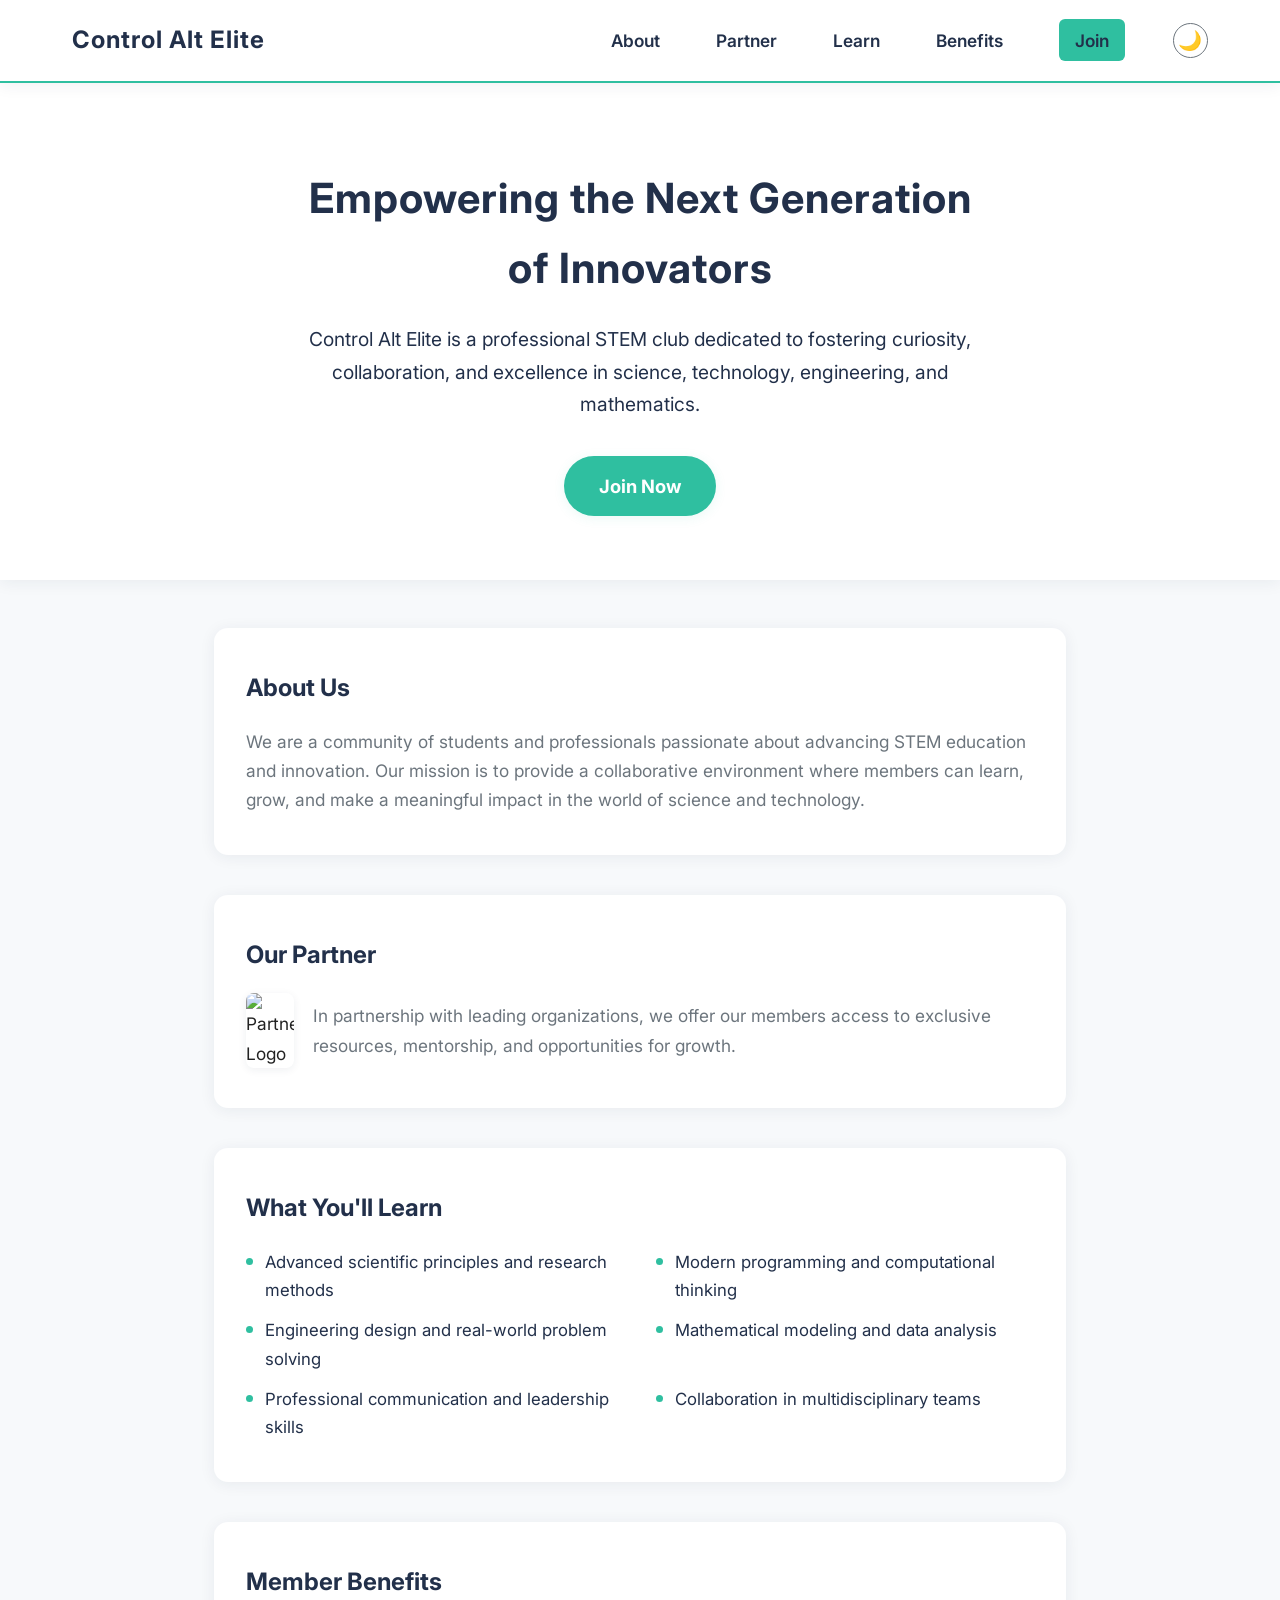
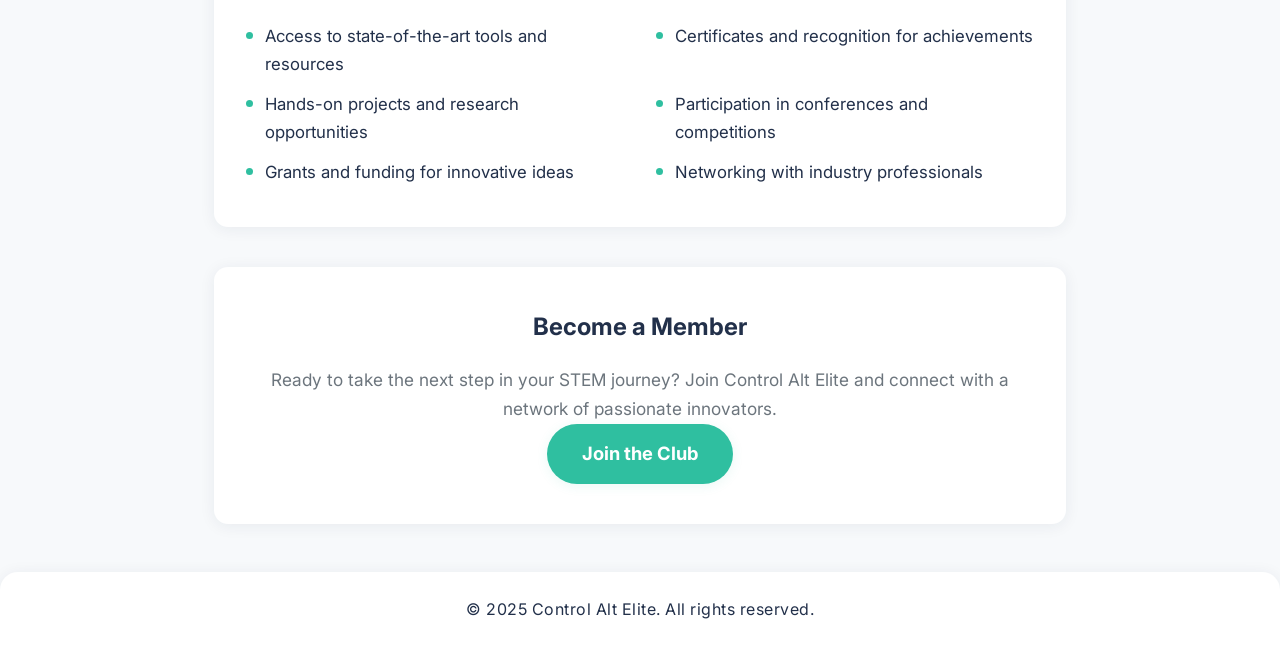
==== commit 4f6b5583: "Add files via upload" ====
--- a/index.html
+++ b/index.html
@@ -3,115 +3,112 @@
 <head>
   <meta charset="UTF-8" />
   <meta name="viewport" content="width=device-width, initial-scale=1.0" />
-  <title>Control Alt Elite – STEM Squad</title>
-  <link href="https://fonts.googleapis.com/css2?family=Inter:wght@400;600&family=Space+Grotesk:wght@700&display=swap" rel="stylesheet">
+  <title>Control Alt Elite – STEM Club</title>
+  <link href="https://fonts.googleapis.com/css2?family=Inter:wght@400;600&display=swap" rel="stylesheet">
   <link rel="stylesheet" href="style.css">
 </head>
 <body>
   <nav class="nav">
     <div class="nav-content">
-      <div class="nav-logo">
-        <span class="control">CTRL</span>
-        <span class="alt">ALT</span>
-        <span class="elite">ELITE</span>
-      </div>
+      <div class="nav-logo">Control Alt Elite</div>
       <div class="nav-links">
         <a href="#about">About</a>
         <a href="#partner">Partner</a>
         <a href="#learn">Learn</a>
         <a href="#benefits">Benefits</a>
-        <a href="#join" class="nav-join">Join 🚀</a>
+        <a href="https://forms.gle/S6sdnX4jwemkvkeF9" class="nav-join">Join</a>
+        <button class="theme-toggle" id="theme-toggle" aria-label="Toggle dark mode">🌙</button>
       </div>
     </div>
   </nav>
 
   <header class="hero">
-    <div class="hero-logo">
-      <span class="control">CTRL</span>
-      <span class="alt">ALT</span>
-      <span class="elite">ELITE</span>
-      <div class="partner-tag">STEM Club that Hits Different</div>
+    <div class="hero-content card-bg-text">
+      <h1>Empowering the Next Generation of Innovators</h1>
+      <p>Control Alt Elite is a professional STEM club dedicated to fostering curiosity, collaboration, and excellence in science, technology, engineering, and mathematics.</p>
+      <a href="#join" class="join-button">Join Now</a>
     </div>
-    <h1>🔥 Code. Create. Connect.</h1>
-    <p>📡🔬 We’re a community of curious minds building cool STEM projects—and yes, memes included!</p>
-    <p>TLDR; We are a fiscally sponsored 501(c)(3) Organization, and we give free stickers!</p>
-    <a href="#join" class="join-button">Join the Squad</a>
   </header>
 
   <main class="content">
     <section id="about" class="section">
-      <h2>👾 Who Are We?</h2>
-      <p>Student‑led STEM club—built by students, for students. From labs to code sprints, everyone’s welcome here.</p>
+      <h2>About Us</h2>
+      <p>We are a community of students and professionals passionate about advancing STEM education and innovation. Our mission is to provide a collaborative environment where members can learn, grow, and make a meaningful impact in the world of science and technology.</p>
     </section>
 
     <section id="partner" class="section">
-      <h2>🤝 Our Partner</h2>
+      <h2>Our Partner</h2>
       <div class="partner-logo">
-        <img src="https://assets.hackclub.com/icon-rounded.png" alt="Hack Club Logo">
-        <p>We proudly team up with <strong>Hack Club</strong>, powering a global community of student makers.</p>
+        <img src="https://assets.hackclub.com/icon-rounded.png" alt="Partner Logo">
+        <p>In partnership with leading organizations, we offer our members access to exclusive resources, mentorship, and opportunities for growth.</p>
       </div>
     </section>
 
     <section id="learn" class="section">
-      <h2>📚 What You'll Learn</h2>
-      <ul>
-        <li>💡 Scientific principles & experimental methods</li>
-        <li>💻 Programming & computational thinking</li>
-        <li>🧩 Engineering design & problem-solving</li>
-        <li>📊 Math concepts in real‑world contexts</li>
-        <li>🗣️ Presentation & public-speaking skills</li>
-        <li>🤜🤛 Teamwork in a supportive space</li>
+      <h2>What You'll Learn</h2>
+      <ul class="learn-list">
+        <li>Advanced scientific principles and research methods</li>
+        <li>Modern programming and computational thinking</li>
+        <li>Engineering design and real-world problem solving</li>
+        <li>Mathematical modeling and data analysis</li>
+        <li>Professional communication and leadership skills</li>
+        <li>Collaboration in multidisciplinary teams</li>
       </ul>
     </section>
 
     <section id="benefits" class="section">
-      <h2>🌟 Benefits of Joining</h2>
-      <ul>
-        <li>🛠️ Access to pro tools & resources</li>
-        <li>🎓 Certificates to flex on your portfolio</li>
-        <li>🔬 Hands‑on labs & real projects</li>
-        <li>🏆 Science fairs & competition opps</li>
-        <li>💰 Grants & funding for big ideas</li>
-        <li>🧭 Leadership roles & global connections</li>
+      <h2>Member Benefits</h2>
+      <ul class="benefits-list">
+        <li>Access to state-of-the-art tools and resources</li>
+        <li>Certificates and recognition for achievements</li>
+        <li>Hands-on projects and research opportunities</li>
+        <li>Participation in conferences and competitions</li>
+        <li>Grants and funding for innovative ideas</li>
+        <li>Networking with industry professionals</li>
       </ul>
     </section>
 
-    <section id="join" class="section">
-      <h2>🎉 Ready to Join?</h2>
-      <p>No experience needed—bring your curiosity, we’ll handle the rest!</p>
-      <br>
-      <a href="https://forms.gle/S6sdnX4jwemkvkeF9" class="join-button">Let's Go 🔥</a>
-    </section>
-
-    <section class="memes">
-      <img src="https://i.imgflip.com/1bij.jpg" alt="STEM Meme" />
-      <p>Yeah, STEM = Suffering Through Every Moment 👩‍🔬🧪</p>
+    <section id="join" class="section join-section">
+      <h2>Become a Member</h2>
+      <p>Ready to take the next step in your STEM journey? Join Control Alt Elite and connect with a network of passionate innovators.</p>
+      <a href="https://forms.gle/S6sdnX4jwemkvkeF9" class="join-button">Join the Club</a>
     </section>
   </main>
 
   <footer>
-    © 2025 Control Alt Elite Club • Built with 💛 by students, for students.
+    <div class="footer-content card-bg-text">
+      <span>&copy; 2025 Control Alt Elite. All rights reserved.</span>
+    </div>
   </footer>
-<div id="mobile-warning" class="popup hidden">
-  <div class="popup-content">
-    <p>⚠️ This site works best on a computer.</p>
-    <button onclick="closePopup()">OK</button>
-  </div>
-</div>
-<script>
-  function isMobileDevice() {
-    return /Mobi|Android|iPhone|iPad|iPod/i.test(navigator.userAgent);
-  }
 
-  function closePopup() {
-    document.getElementById('mobile-warning').classList.add('hidden');
-  }
-
-  window.onload = function () {
-    if (isMobileDevice()) {
-      document.getElementById('mobile-warning').classList.remove('hidden');
+  <script>
+    // Dark mode toggle logic
+    const themeToggle = document.getElementById('theme-toggle');
+    const root = document.documentElement;
+    function setTheme(theme) {
+      if (theme === 'dark') {
+        root.setAttribute('data-theme', 'dark');
+        themeToggle.textContent = '☀️';
+      } else {
+        root.removeAttribute('data-theme');
+        themeToggle.textContent = '🌙';
+      }
+      localStorage.setItem('theme', theme);
     }
-  };
-</script>
+    function toggleTheme() {
+      const isDark = root.getAttribute('data-theme') === 'dark';
+      setTheme(isDark ? 'light' : 'dark');
+    }
+    if (themeToggle) {
+      themeToggle.addEventListener('click', toggleTheme);
+      // On load, set theme from localStorage or system preference
+      const saved = localStorage.getItem('theme');
+      if (saved) {
+        setTheme(saved);
+      } else if (window.matchMedia && window.matchMedia('(prefers-color-scheme: dark)').matches) {
+        setTheme('dark');
+      }
+    }
+  </script>
 </body>
 </html>
--- a/style.css
+++ b/style.css
@@ -1,249 +1,286 @@
-
-:root {
-  --red: #ff4d4d;
-  --yellow: #ffd633;
-  --blue: #3377ff;
-  --black: #111111;
-  --white: #ffffff;
-  --bg: #fff8f0;
-  --gray: #555;
-}
-
+/* CSS Reset */
 * {
   margin: 0;
   padding: 0;
   box-sizing: border-box;
 }
 
+:root {
+  --primary: #22304a;
+  --accent: #2fbfa0;
+  --bg: #f7f9fb;
+  --card-bg: #fff;
+  --text: #222;
+  --gray: #6c757d;
+  --shadow: 0 2px 16px rgba(34,48,74,0.07);
+  --transition: 0.3s cubic-bezier(.4,0,.2,1);
+}
+
+[data-theme="dark"] {
+  --primary: #f7f9fb;
+  --accent: #2fbfa0;
+  --bg: #181a1b;
+  --card-bg: #23272a;
+  --text: #fff;
+  --gray: #b2bec3;
+  --shadow: 0 2px 16px rgba(34,48,74,0.18);
+}
+
 body {
-  font-family: 'Inter', sans-serif;
-  background-color: var(--bg);
-  color: var(--black);
-  line-height: 1.6;
+  font-family: 'Inter', Arial, sans-serif;
+  background: var(--bg);
+  color: var(--text);
+  line-height: 1.7;
+  font-size: 1.08rem;
+  transition: background var(--transition), color var(--transition);
 }
 
 .nav {
-  position: fixed;
-  width: 100%;
-  background: var(--white);
-  backdrop-filter: blur(6px);
+  background: var(--card-bg);
+  box-shadow: var(--shadow);
+  border-bottom: 2px solid var(--accent);
+  position: sticky;
+  top: 0;
   z-index: 1000;
-  padding: 0.75rem;
-  border-bottom: 4px solid var(--yellow);
 }
 
 .nav-content {
   max-width: 1200px;
-  margin: auto;
-  display: flex;
+  margin: 0 auto;
+  display: flex;
+  align-items: center;
   justify-content: space-between;
-  align-items: center;
+  padding: 1.2rem 2rem;
 }
 
 .nav-logo {
-  display: flex;
-  gap: 0.5rem;
-  font-family: 'Space Grotesk', sans-serif;
-  font-weight: 700;
-}
-
-.nav-logo .control { color: var(--red); }
-.nav-logo .alt { color: var(--yellow); }
-.nav-logo .elite { color: var(--blue); }
+  font-size: 1.5rem;
+  font-weight: 700;
+  color: var(--primary);
+  letter-spacing: 1px;
+}
+
+.nav-links {
+  display: flex;
+  align-items: center;
+  gap: 1.5rem;
+}
 
 .nav-links a {
+  text-decoration: none;
+  color: var(--primary);
+  font-weight: 600;
+  padding: 0.4rem 1rem;
+  border-radius: 6px;
+  transition: background var(--transition), color var(--transition);
+}
+
+.nav-links a:hover, .nav-join:hover {
+  background: var(--accent);
+  color: #fff;
+}
+
+.nav-join {
+  background: var(--accent);
+  color: #fff;
+  border-radius: 30px;
+  padding: 0.4rem 1.4rem;
+  font-weight: 700;
+  margin-left: 1rem;
+  transition: background var(--transition), color var(--transition);
+  border: none;
+  cursor: pointer;
+}
+
+.theme-toggle {
   margin-left: 1.5rem;
+  background: var(--card-bg);
+  color: var(--primary);
+  border: 1px solid var(--gray);
+  border-radius: 50%;
+  width: 2.2rem;
+  height: 2.2rem;
+  display: flex;
+  align-items: center;
+  justify-content: center;
+  cursor: pointer;
+  font-size: 1.2rem;
+  transition: background var(--transition), color var(--transition), border var(--transition);
+}
+
+.theme-toggle:hover {
+  background: var(--accent);
+  color: #fff;
+}
+
+.hero {
+  background: var(--card-bg);
+  color: var(--primary);
+  padding: 5rem 2rem 4rem 2rem;
+  text-align: center;
+  box-shadow: var(--shadow);
+}
+
+.hero-content {
+  max-width: 700px;
+  margin: 0 auto;
+}
+
+.hero h1 {
+  font-size: 2.6rem;
+  font-weight: 700;
+  margin-bottom: 1.2rem;
+  letter-spacing: 1px;
+}
+
+.hero p {
+  font-size: 1.2rem;
+  margin-bottom: 2.2rem;
+  color: inherit;
+}
+
+.join-button {
+  background: var(--accent);
+  color: #fff;
+  padding: 0.9rem 2.2rem;
+  border-radius: 50px;
+  font-weight: 700;
   text-decoration: none;
-  font-weight: 600;
-  color: var(--black);
+  font-size: 1.15rem;
+  box-shadow: 0 2px 12px rgba(47,191,160,0.10);
+  transition: background var(--transition), transform var(--transition);
+  border: none;
+  display: inline-block;
+}
+
+.join-button:hover {
+  background: #1e9c7b;
+  transform: translateY(-2px) scale(1.04);
+}
+
+.content {
+  max-width: 900px;
+  margin: 3rem auto;
+  padding: 0 1.5rem;
+}
+
+.section {
+  background: var(--card-bg);
+  padding: 2.5rem 2rem;
+  margin-bottom: 2.5rem;
+  border-radius: 14px;
+  box-shadow: var(--shadow);
+  transition: background var(--transition), box-shadow var(--transition);
+}
+
+.section h2 {
+  font-size: 1.5rem;
+  font-weight: 700;
+  color: var(--primary);
+  margin-bottom: 1.1rem;
+}
+
+.section p {
+  color: var(--gray);
+  font-size: 1.08rem;
+}
+
+.partner-logo {
+  display: flex;
+  align-items: center;
+  gap: 1.2rem;
+  margin-top: 1rem;
+}
+
+.partner-logo img {
+  width: 48px;
+  border-radius: 8px;
+  box-shadow: 0 2px 8px rgba(34,48,74,0.07);
+}
+
+.learn-list, .benefits-list {
+  list-style: none;
+  display: grid;
+  grid-template-columns: 1fr 1fr;
+  gap: 0.7rem 2rem;
+  margin-top: 1.2rem;
+  padding-left: 0;
+}
+
+.learn-list li, .benefits-list li {
+  color: var(--primary);
+  font-size: 1.05rem;
+  padding-left: 1.2rem;
   position: relative;
 }
 
-.nav-links a:hover {
-  color: var(--blue);
-}
-
-.nav-join {
-  background: var(--red);
-  color: var(--white);
-  padding: 0.5rem 1.2rem;
-  border-radius: 30px;
-  transition: transform 0.2s;
-}
-
-.nav-join:hover {
-  transform: scale(1.05);
-}
-
-.hero {
-  min-height: 80vh;
-  background: linear-gradient(135deg, var(--red), var(--yellow));
-  display: flex;
-  flex-direction: column;
-  justify-content: center;
-  align-items: center;
-  padding: 4rem 2rem;
+.learn-list li::before, .benefits-list li::before {
+  content: '';
+  position: absolute;
+  left: 0;
+  top: 0.6em;
+  width: 7px;
+  height: 7px;
+  background: var(--accent);
+  border-radius: 50%;
+}
+
+.join-section {
   text-align: center;
-  color: var(--white);
-}
-
-.hero h1 {
-  font-size: 2.5rem;
-  margin-bottom: 1rem;
-}
-
-.hero p {
-  font-size: 1.25rem;
-  margin-bottom: 2rem;
-}
-
-.join-button {
-  background: var(--blue);
-  color: var(--white);
-  padding: 0.8rem 2rem;
-  border-radius: 50px;
-  font-weight: 600;
-  text-decoration: none;
-  transition: background 0.3s ease;
-}
-
-.join-button:hover {
-  background: #285ddf;
-}
-
-.content {
-  max-width: 1000px;
-  margin: 4rem auto;
-  padding: 0 1rem;
-}
-
-.section {
-  background: var(--white);
-  padding: 2rem;
-  margin-bottom: 2rem;
-  border-left: 6px solid var(--red);
-  box-shadow: 2px 2px 10px rgba(0,0,0,0.1);
-}
-
-.section h2 {
-  font-family: 'Space Grotesk', sans-serif;
-  font-size: 2rem;
-  margin-bottom: 1rem;
-}
-
-.section ul li {
-  margin: 0.75rem 0;
-  font-size: 1.1rem;
-}
-
-.section .partner-logo {
-  display: flex;
-  align-items: center;
-  gap: 1rem;
-}
-
-.section .partner-logo img {
-  width: 50px;
-}
-
-.memes {
+}
+
+footer {
+  background: var(--card-bg);
+  color: var(--primary);
+  padding: 1.5rem 1rem;
   text-align: center;
-  margin: 3rem 0;
-}
-
-.memes img {
-  max-width: 100%;
-  border: 4px solid var(--yellow);
-  border-radius: 12px;
-}
-
-footer {
-  background: var(--blue);
-  color: var(--white);
-  padding: 1.5rem;
-  text-align: center;
-  font-size: 0.9rem;
-}
-
-html {
-  scroll-behavior: smooth;
-  scroll-padding-top: 80px;
-}
-
-
-@media (max-width: 768px) {
+  font-size: 1rem;
+  letter-spacing: 0.5px;
+  border-radius: 18px 18px 0 0;
+  box-shadow: var(--shadow);
+  margin-top: 2rem;
+}
+
+@media (max-width: 900px) {
   .nav-content {
-    flex-direction: column;
-    align-items: flex-start;
-    padding: 1rem;
-  }
-
-  .nav-links {
-    display: flex;
-    flex-direction: column;
-    width: 100%;
-    margin-top: 1rem;
-  }
-
-  .nav-links a {
-    margin: 0.5rem 0;
-  }
-
+    padding: 1.2rem 1rem;
+  }
+  .content {
+    padding: 0 0.5rem;
+  }
+  .section {
+    padding: 2rem 1rem;
+  }
+}
+
+@media (max-width: 700px) {
+  .learn-list, .benefits-list {
+    grid-template-columns: 1fr;
+  }
+}
+
+@media (max-width: 600px) {
   .hero h1 {
-    font-size: 2rem;
-  }
-
+    font-size: 1.5rem;
+  }
   .hero p {
     font-size: 1rem;
   }
-
-  .join-button {
-    width: 100%;
-    text-align: center;
-  }
-
-  .content {
-    padding: 0 1rem;
-  }
-
+  .section h2 {
+    font-size: 1.1rem;
+  }
   .section {
-    padding: 1.5rem 1rem;
-  }
-
-  .section h2 {
-    font-size: 1.5rem;
-  }
-
-  .section ul li {
-    font-size: 1rem;
-  }
-
-  .partner-logo {
-    flex-direction: column;
-    align-items: flex-start;
-  }
-
-  .memes img {
-    width: 100%;
-    height: auto;
-  }
-}
-
-@media (max-width: 480px) {
-  .hero h1 {
-    font-size: 1.5rem;
-  }
-
-  .hero p {
-    font-size: 0.95rem;
-  }
-
-  .join-button {
-    font-size: 1rem;
-    padding: 0.6rem 1rem;
-  }
-
-  .section h2 {
-    font-size: 1.3rem;
-  }
-}
+    padding: 1.2rem 0.5rem;
+  }
+}
+
+[data-theme="dark"] .hero,
+[data-theme="dark"] footer {
+  background: var(--primary);
+  color: #fff;
+}
+
+/* Utility class for dark mode text on white backgrounds */
+[data-theme="dark"] .card-bg-text {
+  color: #111 !important;
+}
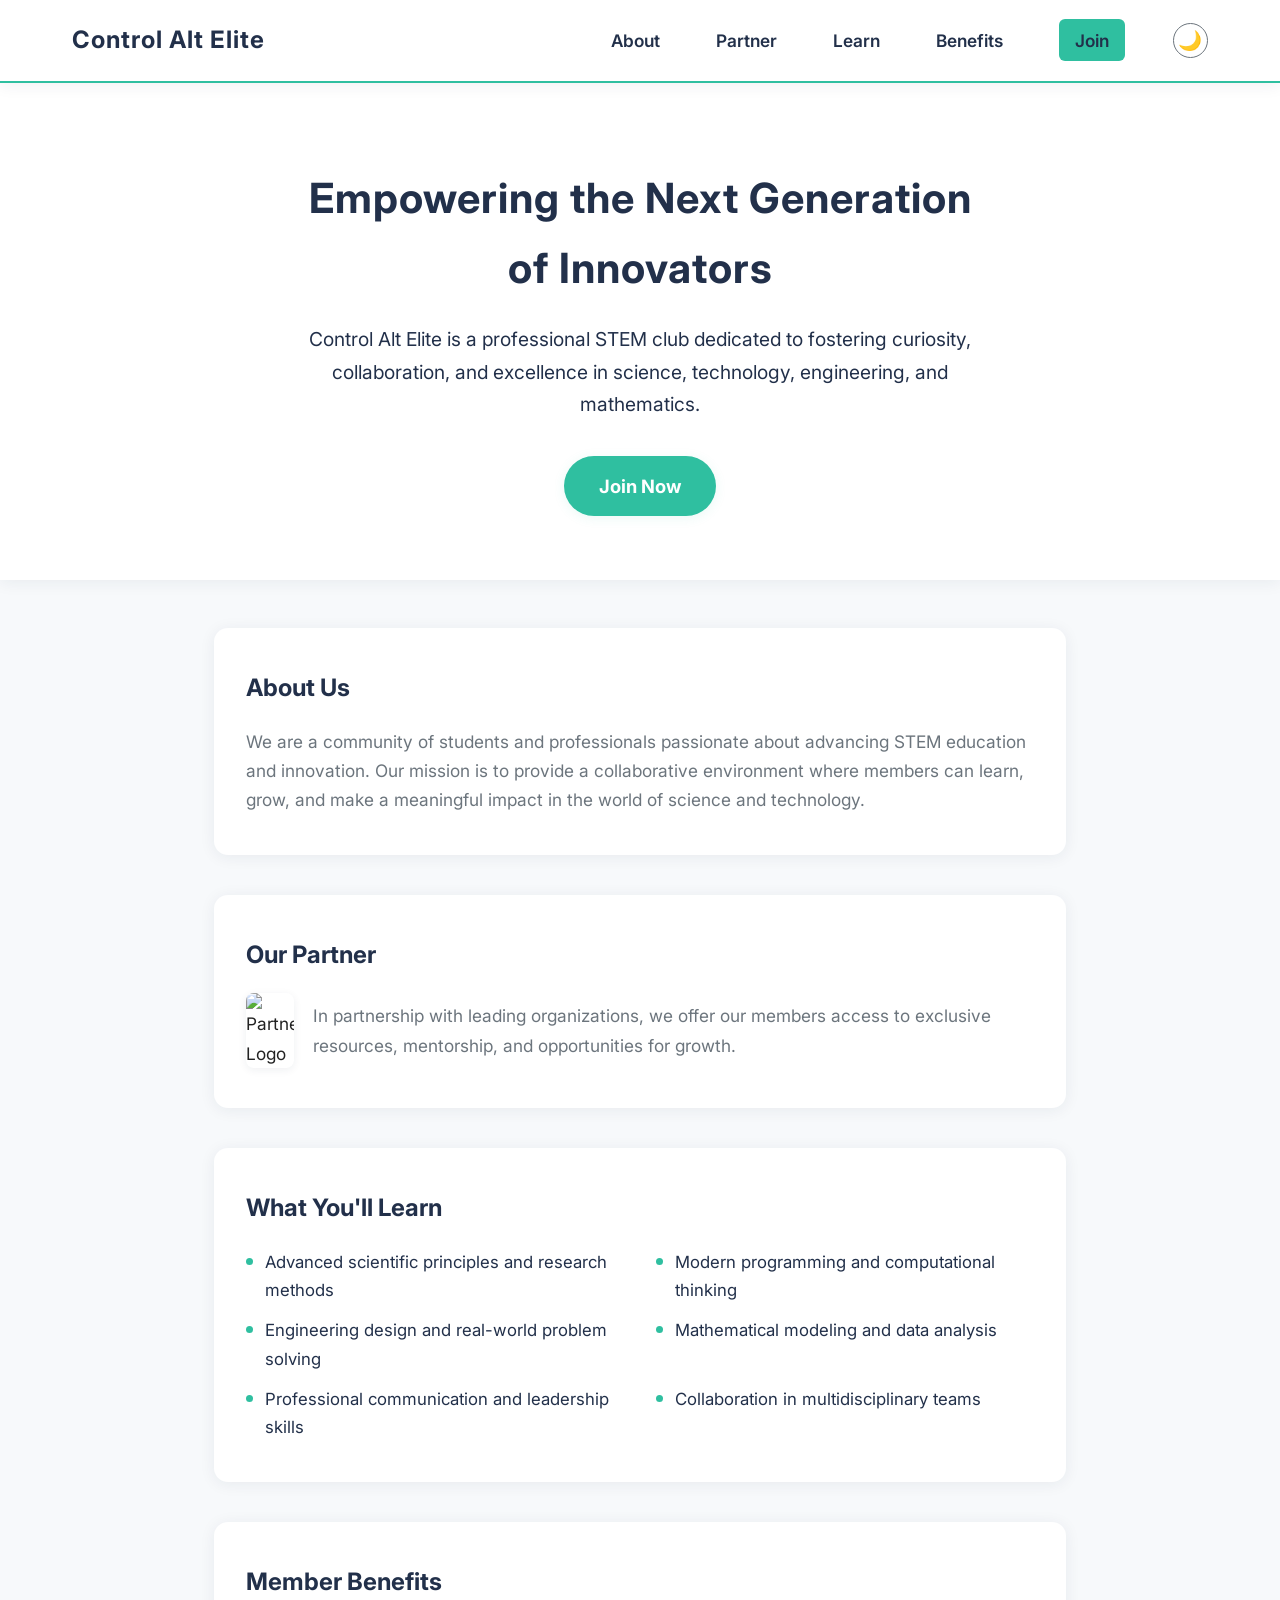
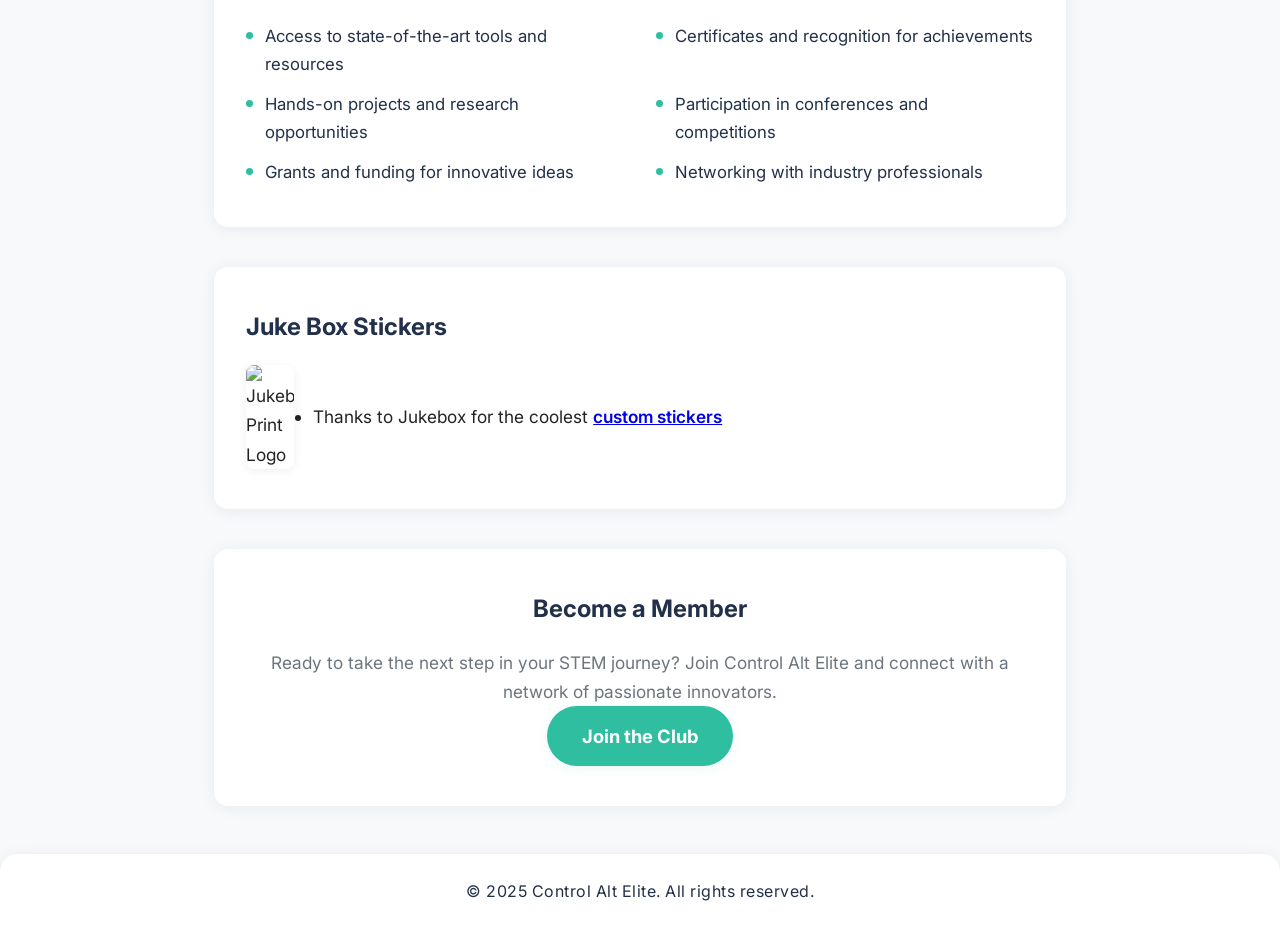
==== commit f14dffa2: "Update index.html" ====
--- a/index.html
+++ b/index.html
@@ -68,6 +68,16 @@
       </ul>
     </section>
 
+    <section id="jukebox-stickers" class="section">
+      <h2>Juke Box Stickers</h2>
+      <div class="partner-logo">
+        <img src="https://encrypted-tbn0.gstatic.com/images?q=tbn:ANd9GcStmY-XFTeR8dWysiYrvwvoJ1AkoHWKhMGcTA&s" alt="Jukebox Print Logo" style="background:#fff;" />
+        <ul style="margin:0;">
+          <li>Thanks to Jukebox for the coolest <a href="https://www.jukeboxprint.com/custom-stickers" target="_blank" rel="noopener" style="font-weight:600;">custom stickers</a></li>
+        </ul>
+      </div>
+    </section>
+
     <section id="join" class="section join-section">
       <h2>Become a Member</h2>
       <p>Ready to take the next step in your STEM journey? Join Control Alt Elite and connect with a network of passionate innovators.</p>
